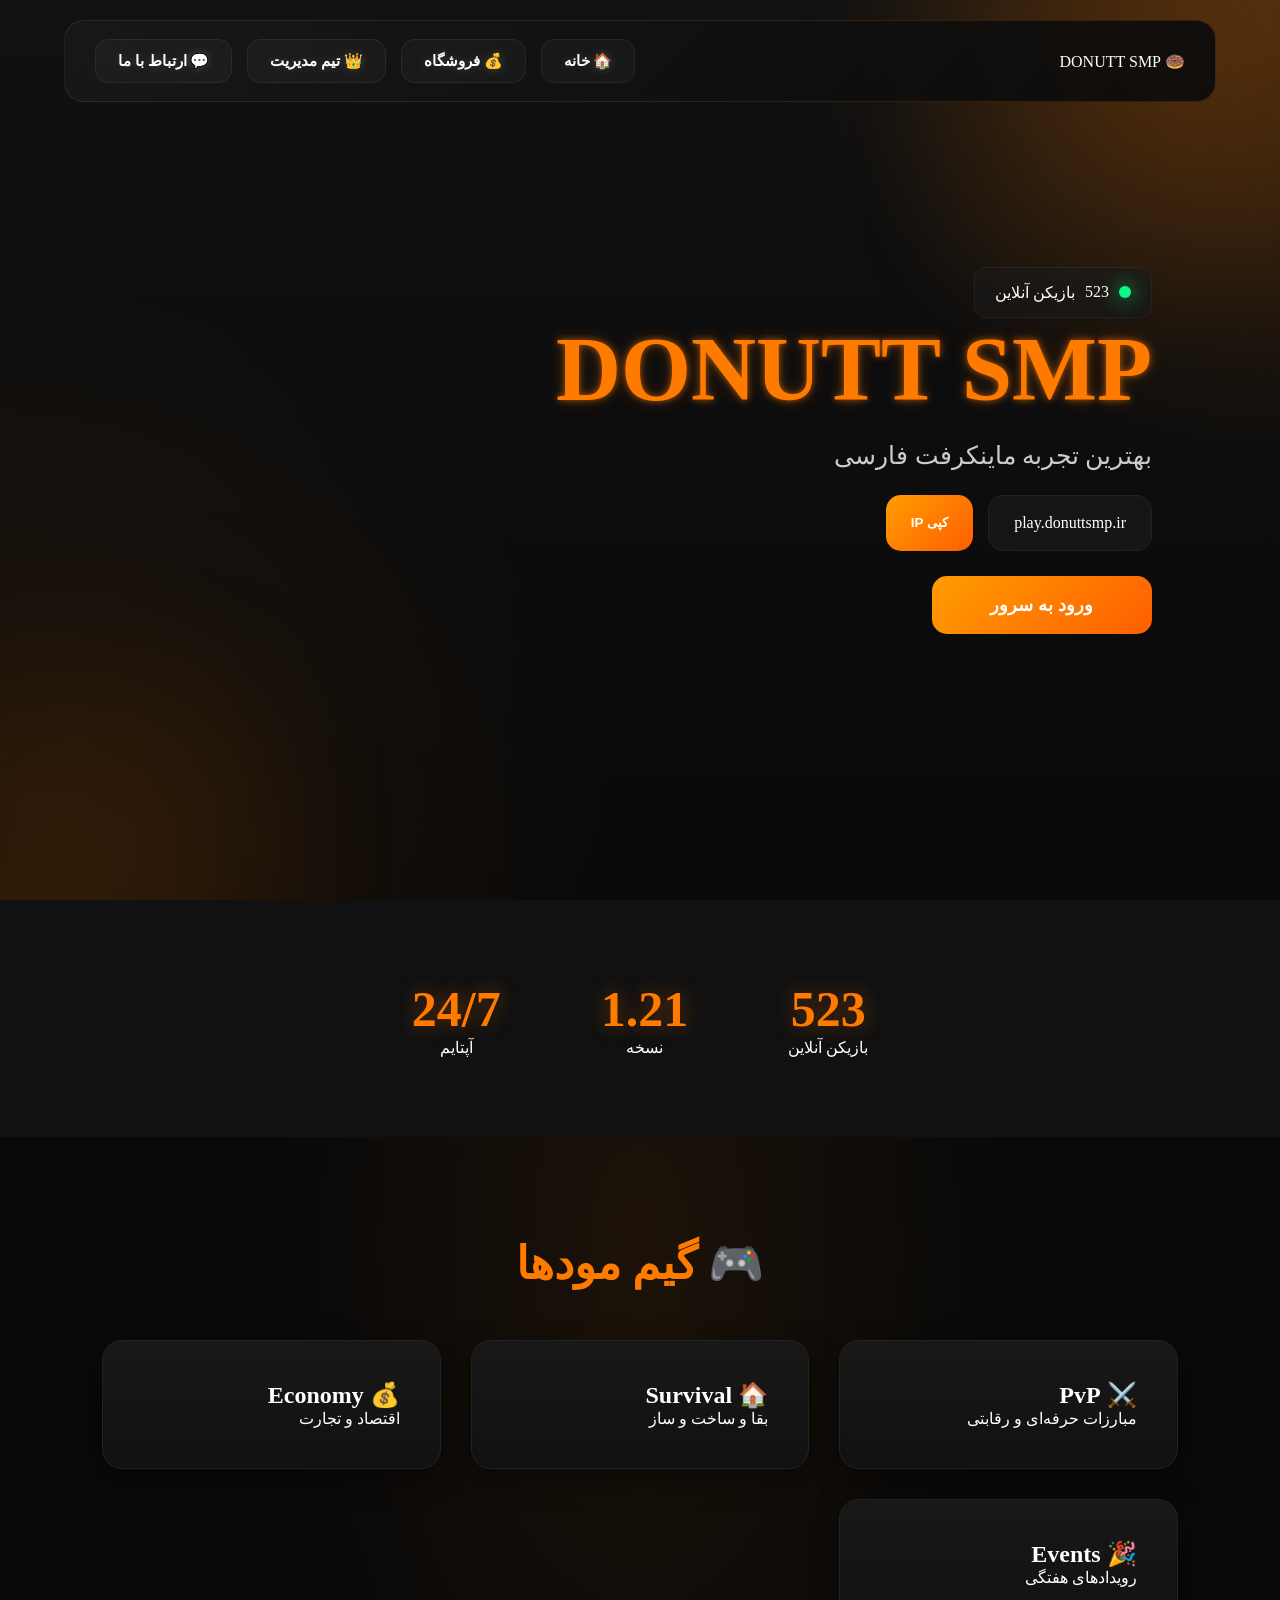
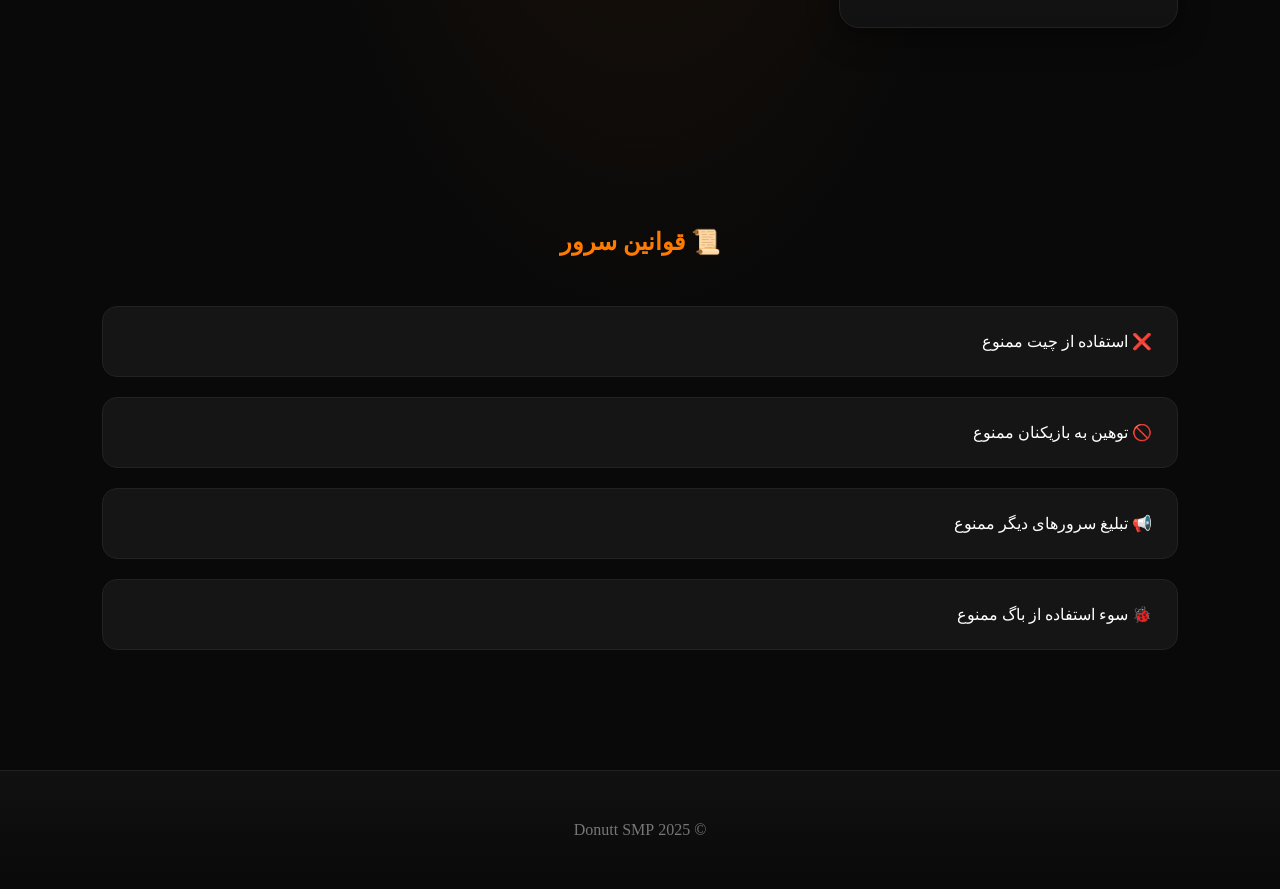
==== index.html @ 5faedb78 "Add files via upload" ====
<!DOCTYPE html>
<html lang="fa" dir="rtl">

<head>

    <meta charset="UTF-8">

    <meta name="viewport"
          content="width=device-width, initial-scale=1.0">

    <meta name="description"
          content="سرور ماینکرفت فارسی Donutt SMP">

    <title>Donutt SMP</title>

    <link rel="stylesheet"
          href="./style.css">

</head>

<body>

    <!-- NAVBAR -->

    <header class="navbar">

        <div class="logo">

            🍩 DONUTT SMP

        </div>

        <nav>

            <a href="index.html">
                🏠 خانه
            </a>

            <a href="store.html">
                💰 فروشگاه
            </a>

            <a href="staff.html">
                👑 تیم مدیریت
            </a>

            <a href="contact.html">
                💬 ارتباط با ما
            </a>

        </nav>

    </header>

    <!-- HERO -->

    <section class="hero">

        <div class="hero-content">

            <div class="online">

                <span class="dot"></span>

                <span id="players">
                    523
                </span>

                بازیکن آنلاین

            </div>

            <h1>
                DONUTT SMP
            </h1>

            <p>
                بهترین تجربه ماینکرفت فارسی
            </p>

            <div class="ip-box">

                <div class="ip">

                    play.donuttsmp.ir

                </div>

                <button class="copy">

                    کپی IP

                </button>

            </div>

            <button class="join">

                ورود به سرور

            </button>

        </div>

    </section>

    <!-- STATS -->

    <section class="stats">

        <div class="stat">

            <h2>
                523
            </h2>

            <p>
                بازیکن آنلاین
            </p>

        </div>

        <div class="stat">

            <h2>
                1.21
            </h2>

            <p>
                نسخه
            </p>

        </div>

        <div class="stat">

            <h2>
                24/7
            </h2>

            <p>
                آپتایم
            </p>

        </div>

    </section>

    <!-- GAMEMODES -->

    <h1 class="title"
        id="modes">

        🎮 گیم مودها

    </h1>

    <section class="gamemodes">

        <div class="card">

            <h2>
                ⚔️ PvP
            </h2>

            <p>
                مبارزات حرفه‌ای و رقابتی
            </p>

        </div>

        <div class="card">

            <h2>
                🏠 Survival
            </h2>

            <p>
                بقا و ساخت و ساز
            </p>

        </div>

        <div class="card">

            <h2>
                💰 Economy
            </h2>

            <p>
                اقتصاد و تجارت
            </p>

        </div>

        <div class="card">

            <h2>
                🎉 Events
            </h2>

            <p>
                رویدادهای هفتگی
            </p>

        </div>

    </section>

    <!-- RULES -->

    <section class="rules">

        <h1>

            📜 قوانین سرور

        </h1>

        <div class="rule">

            ❌ استفاده از چیت ممنوع

        </div>

        <div class="rule">

            🚫 توهین به بازیکنان ممنوع

        </div>

        <div class="rule">

            📢 تبلیغ سرورهای دیگر ممنوع

        </div>

        <div class="rule">

            🐞 سوء استفاده از باگ ممنوع

        </div>

    </section>

    <!-- FOOTER -->

    <footer>

        © 2025 Donutt SMP

    </footer>

    <script src="./script.js"></script>

</body>

</html>
---- style.css ----
/* RESET */

*{
    margin:0;
    padding:0;
    box-sizing:border-box;
}

html{
    scroll-behavior:smooth;
}

body{
    background:#090909;
    background-image:
        radial-gradient(
            rgba(255,123,0,.08),
            transparent 40%
        );

    color:#fff;

    font-family:tahoma;

    overflow-x:hidden;
}

/* SCROLLBAR */

::-webkit-scrollbar{
    width:10px;
}

::-webkit-scrollbar-track{
    background:#111;
}

::-webkit-scrollbar-thumb{
    background:
        linear-gradient(
            #ff9d00,
            #ff5e00
        );

    border-radius:20px;
}

/* NAVBAR */

.navbar{

    position:fixed;

    top:20px;

    left:5%;
    right:5%;

    width:auto;

    display:flex;
    justify-content:space-between;
    align-items:center;

    padding:18px 30px;

    background:
        linear-gradient(
            135deg,
            rgba(25,25,25,.9),
            rgba(10,10,10,.9)
        );

    border:1px solid
        rgba(255,123,0,.15);

    border-radius:20px;

    z-index:9999;

    transform:none;
}

/* LOGO */

.logo{

    display:flex;

    align-items:center;
}

.logo img{

    height:65px;

    width:auto;

    transition:.3s;

    animation:
        float 4s ease infinite;

    filter:
        drop-shadow(
            0 0 15px
            rgba(255,123,0,.5)
        );
}

.logo img:hover{

    transform:
        scale(1.08);

    filter:
        drop-shadow(
            0 0 25px
            rgba(255,123,0,.9)
        );
}

/* MENU */

nav{

    display:flex;

    gap:15px;

    align-items:center;
}

nav a{

    color:#fff;

    text-decoration:none;

    padding:12px 22px;

    border-radius:14px;

    font-size:15px;

    font-weight:700;

    background:
        rgba(255,255,255,.03);

    border:
        1px solid
        rgba(255,123,0,.12);

    backdrop-filter:
        blur(10px);

    text-shadow:
        0 0 10px
        rgba(255,255,255,.2);

    transition:
        all .3s ease;
}

nav a:hover{

    background:
        linear-gradient(
            135deg,
            #ff9d00,
            #ff5e00
        );

    color:white;

    transform:
        translateY(-4px);

    box-shadow:
        0 10px 30px
        rgba(255,123,0,.4);

    text-shadow:
        0 0 15px white;
}

/* HERO */

.hero{

    height:100vh;

    background:
        radial-gradient(
            circle at top right,
            rgba(255,123,0,.2),
            transparent 30%
        ),
        radial-gradient(
            circle at bottom left,
            rgba(255,123,0,.1),
            transparent 40%
        ),
        linear-gradient(
            180deg,
            #111,
            #090909
        );

    display:flex;

    align-items:center;

    padding:0 10%;

    position:relative;

    overflow:hidden;
}

.hero::before{

    content:"";

    position:absolute;

    width:500px;
    height:500px;

    background:
        radial-gradient(
            rgba(255,123,0,.15),
            transparent
        );

    top:-200px;
    right:-150px;

    filter:blur(50px);
}

.hero::after{

    content:"";

    position:absolute;

    width:400px;
    height:400px;

    background:
        radial-gradient(
            rgba(255,123,0,.1),
            transparent
        );

    bottom:-150px;
    left:-100px;

    filter:blur(60px);
}

.hero-content{

    animation:fade 1s;
}

.hero h1{

    font-size:90px;

    color:#ff7b00;

    text-shadow:
        0 0 6px rgba(255,123,0,.6),
        0 0 15px rgba(255,123,0,.25);
}

.hero p{

    margin:20px 0;

    color:#ccc;

    font-size:25px;
}

/* ONLINE */

.online{

    display:inline-flex;

    align-items:center;

    gap:10px;

    background:#151515;

    padding:15px 20px;

    border-radius:12px;

    border:1px solid #222;
}

.dot{

    width:12px;

    height:12px;

    background:#00ff88;

    border-radius:50%;

    box-shadow:
        0 0 20px #00ff88;
}

/* IP */

.ip-box{

    display:flex;

    gap:15px;

    margin:25px 0;
}

.ip{

    background:#151515;

    padding:18px 25px;

    border-radius:15px;

    border:1px solid #222;

    box-shadow:
        inset 0 0 20px
        rgba(255,255,255,.02);
}

/* BUTTONS */

.copy,
.join,
.buy{

    background:
        linear-gradient(
            135deg,
            #ff9d00,
            #ff5e00
        );

    color:white;

    border:none;

    padding:18px 25px;

    border-radius:15px;

    cursor:pointer;

    font-weight:700;

    transition:.3s;
}

.join{

    width:220px;

    font-size:18px;
}

.copy:hover,
.join:hover,
.buy:hover{

    transform:
        translateY(-5px);

    box-shadow:
        0 15px 30px
        rgba(255,123,0,.4);
}

/* STATS */

.stats{

    display:flex;

    justify-content:center;

    gap:100px;

    background:#111;

    padding:80px;
}

.stat{

    text-align:center;
}

.stat h2{

    color:#ff7b00;

    font-size:50px;

    text-shadow:
        0 0 20px
        rgba(255,123,0,.4);
}

/* TITLES */

.title{

    text-align:center;

    margin:100px 0 50px;

    font-size:45px;

    color:#ff7b00;
}

/* GAMEMODES */

.gamemodes{

    padding:0 8% 100px;

    display:grid;

    grid-template-columns:
        repeat(
            auto-fit,
            minmax(300px,1fr)
        );

    gap:30px;
}

/* CARDS */

.card,
.rank,
.staff-card{

    background:
        linear-gradient(
            180deg,
            #181818,
            #111
        );

    border:1px solid #222;

    padding:40px;

    border-radius:20px;

    transition:.3s;

    box-shadow:
        0 10px 30px
        rgba(0,0,0,.4);
}

.card:hover,
.rank:hover,
.staff-card:hover{

    transform:
        translateY(-10px)
        scale(1.02);

    border-color:#ff7b00;

    box-shadow:
        0 0 25px
        rgba(255,123,0,.2),

        0 20px 40px
        rgba(255,123,0,.15);
}

/* STAFF */

.staff{

    padding:100px 8%;
}

.staff-grid{

    display:grid;

    grid-template-columns:
        repeat(
            auto-fit,
            minmax(250px,1fr)
        );

    gap:30px;
}

.staff-card{

    text-align:center;
}

.staff-card img{

    width:120px;

    height:120px;

    border-radius:20px;

    object-fit:cover;

    margin-bottom:20px;
}

/* STORE */

.store{

    padding:100px 8%;
}

/* RULES */

.rules{

    padding:100px 8%;
}

.rules h1{

    text-align:center;

    color:#ff7b00;

    margin-bottom:50px;
}

.rule{

    background:#151515;

    border:1px solid #222;

    padding:25px;

    border-radius:15px;

    margin-bottom:20px;

    transition:.3s;
}

.rule:hover{

    border-color:#ff7b00;

    transform:
        translateX(-10px);

    box-shadow:
        0 10px 30px
        rgba(255,123,0,.15);
}

/* FOOTER */

footer{

    background:
        linear-gradient(
            180deg,
            #111,
            #090909
        );

    border-top:
        1px solid #222;

    padding:50px;

    text-align:center;

    color:#777;
}

/* ANIMATIONS */

@keyframes fade{

    from{

        opacity:0;

        transform:
            translateY(50px);
    }

    to{

        opacity:1;

        transform:
            translateY(0);
    }
}

@keyframes float{

    0%{
        transform:
            translateY(0);
    }

    50%{
        transform:
            translateY(-8px);
    }

    100%{
        transform:
            translateY(0);
    }
}

/* MOBILE */

/* MOBILE */

@media (max-width:768px){

    .navbar{
        width:95%;
        top:10px;

        flex-direction:column;
        gap:15px;

        padding:15px;
    }

    .logo{
        justify-content:center;

        font-size:22px;

        text-align:center;
    }

    nav{
        width:100%;

        display:flex;

        flex-wrap:wrap;

        justify-content:center;

        gap:8px;
    }

    nav a{
        padding:10px 14px;

        font-size:14px;
    }

    .hero{
        min-height:100vh;

        justify-content:center;

        text-align:center;

        padding:
            180px
            20px
            60px;
    }

    .hero-content{
        width:100%;

        max-width:400px;

        margin:auto;
    }

    .hero h1{
        font-size:42px;

        line-height:1.1;
    }

    .hero p{
        font-size:18px;
    }

    .online{
        width:100%;

        justify-content:center;
    }

    .ip-box{
        flex-direction:column;

        align-items:center;

        width:100%;
    }

    .ip{
        width:100%;

        max-width:320px;

        text-align:center;

        word-break:break-all;
    }

    .copy,
    .join{
        width:100%;

        max-width:320px;
    }

    .stats{
        flex-direction:column;

        gap:30px;

        padding:50px 20px;
    }

    .stat h2{
        font-size:40px;
    }

    .title{
        font-size:32px;

        margin:70px 0 30px;
    }

    .gamemodes{
        grid-template-columns:1fr;

        padding:0 20px 60px;
    }

    .card,
    .rank,
    .staff-card{
        padding:25px;
    }

    .staff-grid{
        grid-template-columns:1fr;
    }

    .rules{
        padding:60px 20px;
    }

    footer{
        padding:30px 15px;
    }
}@media(max-width:768px){

    .navbar{

        flex-direction:column;

        gap:20px;
    }

    nav{

        flex-wrap:wrap;

        justify-content:center;
    }

    .hero{

        justify-content:center;

        text-align:center;

        background-attachment:scroll;
    }

    .hero h1{

        font-size:50px;
    }

    .ip-box{

        flex-direction:column;
    }

    .stats{

        flex-direction:column;

        gap:40px;
    }

    .logo img{

        height:50px;
    }
}
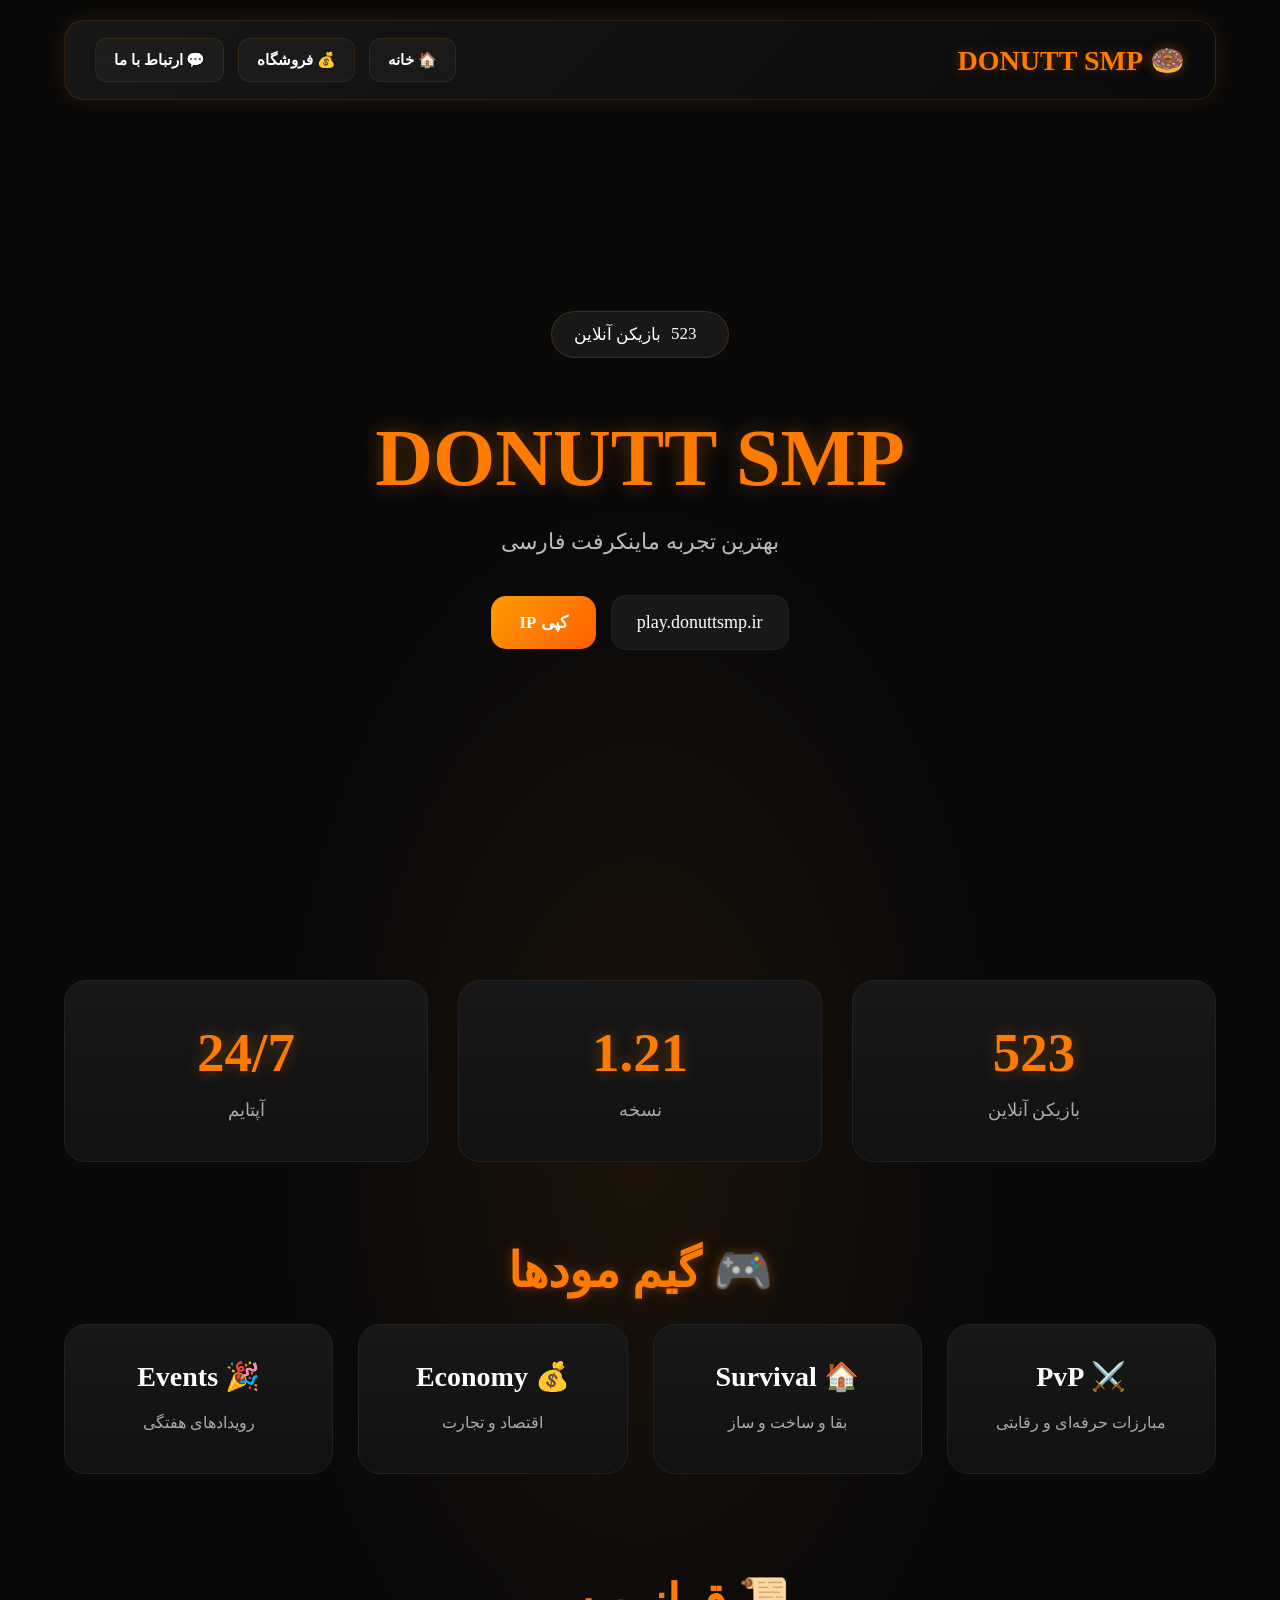
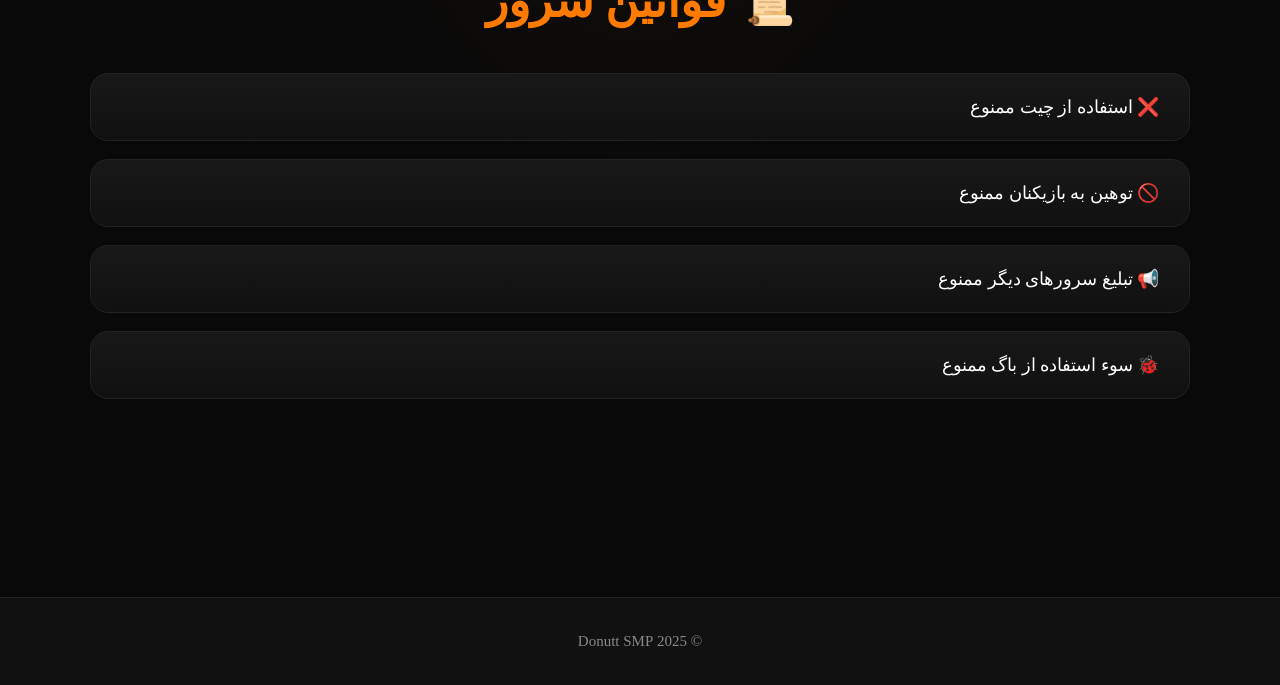
==== commit 4ab261bc: "Add files via upload" ====
--- a/index.html
+++ b/index.html
@@ -13,245 +13,264 @@
 
     <title>Donutt SMP</title>
 
-    <link rel="stylesheet"
-          href="./style.css">
+    <link rel="stylesheet" href="style.css">
+<link rel="stylesheet" href="index.css">
+
+<link rel="icon" type="image/png" href="./image/logo.png">
 
 </head>
 
 <body>
 
-    <!-- NAVBAR -->
-
-    <header class="navbar">
+<!-- Overlay -->
+
+<div class="overlay"></div>
+
+<!-- Sidebar -->
+
+<aside class="sidebar">
+
+    <div class="sidebar-header">
 
         <div class="logo">
-
             🍩 DONUTT SMP
-
         </div>
 
-        <nav>
-
-            <a href="index.html">
-                🏠 خانه
-            </a>
-
-            <a href="store.html">
-                💰 فروشگاه
-            </a>
-
-            <a href="staff.html">
-                👑 تیم مدیریت
-            </a>
-
-            <a href="contact.html">
-                💬 ارتباط با ما
-            </a>
-
-        </nav>
-
-    </header>
-
-    <!-- HERO -->
-
-    <section class="hero">
-
-        <div class="hero-content">
-
-            <div class="online">
-
-                <span class="dot"></span>
-
-                <span id="players">
-                    523
-                </span>
-
-                بازیکن آنلاین
+        <button class="close-menu">
+            ✕
+        </button>
+
+    </div>
+
+    <nav class="sidebar-nav">
+
+        <a href="index.html">
+            🏠 خانه
+        </a>
+
+        <a href="store.html">
+            💰 فروشگاه
+        </a>
+
+        <a href="staff.html">
+            👑 تیم مدیریت
+        </a>
+
+        <a href="contact.html">
+            💬 ارتباط با ما
+        </a>
+
+    </nav>
+
+</aside>
+
+<!-- NAVBAR -->
+
+<header class="navbar">
+
+    <div class="logo">
+
+        🍩 DONUTT SMP
+
+    </div>
+
+    <nav class="desktop-menu">
+
+        <a href="index.html">
+            🏠 خانه
+        </a>
+
+        <a href="store.html">
+            💰 فروشگاه
+        </a>
+
+      
+        <a href="contact.html">
+            💬 ارتباط با ما
+        </a>
+
+    </nav>
+
+    <button class="menu-btn">
+
+        ☰
+
+    </button>
+
+</header>
+
+<!-- HERO -->
+
+<section class="hero">
+
+    <div class="hero-content">
+
+        <div class="hero-online">
+
+            <span class="dot"></span>
+
+            <span id="players">
+
+                523
+
+            </span>
+
+            بازیکن آنلاین
+
+        </div>
+
+        <h1>
+
+            DONUTT SMP
+
+        </h1>
+
+        <p>
+
+            بهترین تجربه ماینکرفت فارسی
+
+        </p>
+
+        <div class="ip-box">
+
+            <div class="ip">
+
+                play.donuttsmp.ir
 
             </div>
 
-            <h1>
-                DONUTT SMP
-            </h1>
-
-            <p>
-                بهترین تجربه ماینکرفت فارسی
-            </p>
-
-            <div class="ip-box">
-
-                <div class="ip">
-
-                    play.donuttsmp.ir
-
-                </div>
-
-                <button class="copy">
-
-                    کپی IP
-
-                </button>
-
-            </div>
-
-            <button class="join">
-
-                ورود به سرور
+            <button class="copy">
+
+                کپی IP
 
             </button>
 
         </div>
 
-    </section>
-
-    <!-- STATS -->
-
-    <section class="stats">
-
-        <div class="stat">
-
-            <h2>
-                523
-            </h2>
-
-            <p>
-                بازیکن آنلاین
-            </p>
-
-        </div>
-
-        <div class="stat">
-
-            <h2>
-                1.21
-            </h2>
-
-            <p>
-                نسخه
-            </p>
-
-        </div>
-
-        <div class="stat">
-
-            <h2>
-                24/7
-            </h2>
-
-            <p>
-                آپتایم
-            </p>
-
-        </div>
-
-    </section>
-
-    <!-- GAMEMODES -->
-
-    <h1 class="title"
-        id="modes">
-
-        🎮 گیم مودها
+
+    </div>
+
+</section>
+
+<!-- STATS -->
+
+<section class="stats">
+
+    <div class="stat">
+
+        <h2>523</h2>
+
+        <p>بازیکن آنلاین</p>
+
+    </div>
+
+    <div class="stat">
+
+        <h2>1.21</h2>
+
+        <p>نسخه</p>
+
+    </div>
+
+    <div class="stat">
+
+        <h2>24/7</h2>
+
+        <p>آپتایم</p>
+
+    </div>
+
+</section>
+
+<!-- GAMEMODES -->
+
+<h1 class="title">
+
+    🎮 گیم مودها
+
+</h1>
+
+<section class="gamemodes">
+
+    <div class="card">
+
+        <h2>⚔️ PvP</h2>
+
+        <p>مبارزات حرفه‌ای و رقابتی</p>
+
+    </div>
+
+    <div class="card">
+
+        <h2>🏠 Survival</h2>
+
+        <p>بقا و ساخت و ساز</p>
+
+    </div>
+
+    <div class="card">
+
+        <h2>💰 Economy</h2>
+
+        <p>اقتصاد و تجارت</p>
+
+    </div>
+
+    <div class="card">
+
+        <h2>🎉 Events</h2>
+
+        <p>رویدادهای هفتگی</p>
+
+    </div>
+
+</section>
+
+<!-- RULES -->
+
+<section class="rules">
+
+    <h1>
+
+        📜 قوانین سرور
 
     </h1>
 
-    <section class="gamemodes">
-
-        <div class="card">
-
-            <h2>
-                ⚔️ PvP
-            </h2>
-
-            <p>
-                مبارزات حرفه‌ای و رقابتی
-            </p>
-
-        </div>
-
-        <div class="card">
-
-            <h2>
-                🏠 Survival
-            </h2>
-
-            <p>
-                بقا و ساخت و ساز
-            </p>
-
-        </div>
-
-        <div class="card">
-
-            <h2>
-                💰 Economy
-            </h2>
-
-            <p>
-                اقتصاد و تجارت
-            </p>
-
-        </div>
-
-        <div class="card">
-
-            <h2>
-                🎉 Events
-            </h2>
-
-            <p>
-                رویدادهای هفتگی
-            </p>
-
-        </div>
-
-    </section>
-
-    <!-- RULES -->
-
-    <section class="rules">
-
-        <h1>
-
-            📜 قوانین سرور
-
-        </h1>
-
-        <div class="rule">
-
-            ❌ استفاده از چیت ممنوع
-
-        </div>
-
-        <div class="rule">
-
-            🚫 توهین به بازیکنان ممنوع
-
-        </div>
-
-        <div class="rule">
-
-            📢 تبلیغ سرورهای دیگر ممنوع
-
-        </div>
-
-        <div class="rule">
-
-            🐞 سوء استفاده از باگ ممنوع
-
-        </div>
-
-    </section>
-
-    <!-- FOOTER -->
-
-    <footer>
-
-        © 2025 Donutt SMP
-
-    </footer>
-
-    <script src="./script.js"></script>
+    <div class="rule">
+
+        ❌ استفاده از چیت ممنوع
+
+    </div>
+
+    <div class="rule">
+
+        🚫 توهین به بازیکنان ممنوع
+
+    </div>
+
+    <div class="rule">
+
+        📢 تبلیغ سرورهای دیگر ممنوع
+
+    </div>
+
+    <div class="rule">
+
+        🐞 سوء استفاده از باگ ممنوع
+
+    </div>
+
+</section>
+
+<!-- FOOTER -->
+
+<footer>
+
+    © 2025 Donutt SMP
+
+</footer>
+
+<script src="script.js"></script>
 
 </body>
 
--- a/style.css
+++ b/style.css
@@ -1,4 +1,6 @@
-/* RESET */
+/*======================================
+        RESET
+======================================*/
 
 *{
     margin:0;
@@ -11,7 +13,9 @@
 }
 
 body{
+
     background:#090909;
+
     background-image:
         radial-gradient(
             rgba(255,123,0,.08),
@@ -23,29 +27,77 @@
     font-family:tahoma;
 
     overflow-x:hidden;
-}
-
-/* SCROLLBAR */
+
+}
+
+/*======================================
+        LINKS
+======================================*/
+
+a{
+
+    text-decoration:none;
+
+    color:inherit;
+
+}
+
+/*======================================
+        BUTTON
+======================================*/
+
+button{
+
+    font-family:inherit;
+
+    cursor:pointer;
+
+}
+
+/*======================================
+        IMAGES
+======================================*/
+
+img{
+
+    max-width:100%;
+
+    display:block;
+
+}
+
+/*======================================
+        SCROLLBAR
+======================================*/
 
 ::-webkit-scrollbar{
+
     width:10px;
+
 }
 
 ::-webkit-scrollbar-track{
+
     background:#111;
+
 }
 
 ::-webkit-scrollbar-thumb{
-    background:
-        linear-gradient(
-            #ff9d00,
-            #ff5e00
-        );
+
+    background:#ff7b00;
 
     border-radius:20px;
-}
-
-/* NAVBAR */
+
+}
+
+::-webkit-scrollbar-thumb:hover{
+
+    background:#ff9d00;
+
+}
+/*======================================
+            NAVBAR
+======================================*/
 
 .navbar{
 
@@ -53,93 +105,93 @@
 
     top:20px;
 
-    left:5%;
-    right:5%;
-
-    width:auto;
+    left:50%;
+
+    transform:translateX(-50%);
+
+    width:90%;
+
+    max-width:1400px;
+
+    height:80px;
+
+    padding:0 30px;
 
     display:flex;
+
     justify-content:space-between;
+
     align-items:center;
-
-    padding:18px 30px;
 
     background:
         linear-gradient(
             135deg,
-            rgba(25,25,25,.9),
-            rgba(10,10,10,.9)
+            rgba(25,25,25,.88),
+            rgba(10,10,10,.88)
         );
+
+    backdrop-filter:blur(20px);
 
     border:1px solid
         rgba(255,123,0,.15);
 
     border-radius:20px;
 
+    box-shadow:
+        0 0 25px
+        rgba(255,123,0,.10);
+
     z-index:9999;
 
-    transform:none;
-}
-
-/* LOGO */
+}
+
+/*======================================
+            LOGO
+======================================*/
 
 .logo{
 
     display:flex;
 
     align-items:center;
-}
-
-.logo img{
-
-    height:65px;
-
-    width:auto;
-
-    transition:.3s;
-
-    animation:
-        float 4s ease infinite;
-
-    filter:
-        drop-shadow(
-            0 0 15px
-            rgba(255,123,0,.5)
-        );
-}
-
-.logo img:hover{
-
-    transform:
-        scale(1.08);
-
-    filter:
-        drop-shadow(
-            0 0 25px
-            rgba(255,123,0,.9)
-        );
-}
-
-/* MENU */
-
-nav{
+
+    gap:10px;
+
+    color:#ff7b00;
+
+    font-size:28px;
+
+    font-weight:900;
+
+    white-space:nowrap;
+
+    text-shadow:
+        0 0 12px
+        rgba(255,123,0,.35);
+
+}
+
+/*======================================
+        DESKTOP MENU
+======================================*/
+
+.desktop-menu{
 
     display:flex;
 
-    gap:15px;
-
     align-items:center;
-}
-
-nav a{
+
+    gap:14px;
+
+}
+
+.desktop-menu a{
+
+    padding:12px 18px;
+
+    border-radius:12px;
 
     color:#fff;
-
-    text-decoration:none;
-
-    padding:12px 22px;
-
-    border-radius:14px;
 
     font-size:15px;
 
@@ -152,18 +204,11 @@
         1px solid
         rgba(255,123,0,.12);
 
-    backdrop-filter:
-        blur(10px);
-
-    text-shadow:
-        0 0 10px
-        rgba(255,255,255,.2);
-
-    transition:
-        all .3s ease;
-}
-
-nav a:hover{
+    transition:.30s;
+
+}
+
+.desktop-menu a:hover{
 
     background:
         linear-gradient(
@@ -172,184 +217,30 @@
             #ff5e00
         );
 
-    color:white;
-
     transform:
-        translateY(-4px);
+        translateY(-3px);
 
     box-shadow:
-        0 10px 30px
-        rgba(255,123,0,.4);
-
-    text-shadow:
-        0 0 15px white;
-}
-
-/* HERO */
-
-.hero{
-
-    height:100vh;
-
-    background:
-        radial-gradient(
-            circle at top right,
-            rgba(255,123,0,.2),
-            transparent 30%
-        ),
-        radial-gradient(
-            circle at bottom left,
-            rgba(255,123,0,.1),
-            transparent 40%
-        ),
-        linear-gradient(
-            180deg,
-            #111,
-            #090909
-        );
-
-    display:flex;
-
-    align-items:center;
-
-    padding:0 10%;
-
-    position:relative;
-
-    overflow:hidden;
-}
-
-.hero::before{
-
-    content:"";
-
-    position:absolute;
-
-    width:500px;
-    height:500px;
-
-    background:
-        radial-gradient(
-            rgba(255,123,0,.15),
-            transparent
-        );
-
-    top:-200px;
-    right:-150px;
-
-    filter:blur(50px);
-}
-
-.hero::after{
-
-    content:"";
-
-    position:absolute;
-
-    width:400px;
-    height:400px;
-
-    background:
-        radial-gradient(
-            rgba(255,123,0,.1),
-            transparent
-        );
-
-    bottom:-150px;
-    left:-100px;
-
-    filter:blur(60px);
-}
-
-.hero-content{
-
-    animation:fade 1s;
-}
-
-.hero h1{
-
-    font-size:90px;
-
-    color:#ff7b00;
-
-    text-shadow:
-        0 0 6px rgba(255,123,0,.6),
-        0 0 15px rgba(255,123,0,.25);
-}
-
-.hero p{
-
-    margin:20px 0;
-
-    color:#ccc;
-
-    font-size:25px;
-}
-
-/* ONLINE */
-
-.online{
-
-    display:inline-flex;
-
-    align-items:center;
-
-    gap:10px;
-
-    background:#151515;
-
-    padding:15px 20px;
+        0 10px 25px
+        rgba(255,123,0,.30);
+
+}
+
+/*======================================
+        HAMBURGER BUTTON
+======================================*/
+
+.menu-btn{
+
+    display:none;
+
+    width:46px;
+
+    height:46px;
+
+    border:none;
 
     border-radius:12px;
-
-    border:1px solid #222;
-}
-
-.dot{
-
-    width:12px;
-
-    height:12px;
-
-    background:#00ff88;
-
-    border-radius:50%;
-
-    box-shadow:
-        0 0 20px #00ff88;
-}
-
-/* IP */
-
-.ip-box{
-
-    display:flex;
-
-    gap:15px;
-
-    margin:25px 0;
-}
-
-.ip{
-
-    background:#151515;
-
-    padding:18px 25px;
-
-    border-radius:15px;
-
-    border:1px solid #222;
-
-    box-shadow:
-        inset 0 0 20px
-        rgba(255,255,255,.02);
-}
-
-/* BUTTONS */
-
-.copy,
-.join,
-.buy{
 
     background:
         linear-gradient(
@@ -360,262 +251,347 @@
 
     color:white;
 
+    font-size:22px;
+
+    transition:.3s;
+
+}
+
+.menu-btn:hover{
+
+    transform:scale(1.08);
+
+}
+/*======================================
+        SIDEBAR
+======================================*/
+
+.sidebar{
+
+    position:fixed;
+
+    top:0;
+
+    right:-300px;
+
+    width:280px;
+
+    height:100vh;
+
+    background:
+        linear-gradient(
+            180deg,
+            #161616,
+            #0d0d0d
+        );
+
+    border-left:1px solid
+        rgba(255,123,0,.2);
+
+    box-shadow:
+        -10px 0 30px
+        rgba(0,0,0,.5);
+
+    transition:.35s;
+
+    z-index:10001;
+
+    display:flex;
+
+    flex-direction:column;
+
+}
+
+.sidebar.active{
+
+    right:0;
+
+}
+
+/*======================================
+      SIDEBAR HEADER
+======================================*/
+
+.sidebar-header{
+
+    display:flex;
+
+    justify-content:space-between;
+
+    align-items:center;
+
+    padding:25px;
+
+    border-bottom:1px solid #222;
+
+}
+
+/*======================================
+       CLOSE BUTTON
+======================================*/
+
+.close-menu{
+
+    width:42px;
+
+    height:42px;
+
     border:none;
 
-    padding:18px 25px;
+    border-radius:12px;
+
+    background:#ff5e00;
+
+    color:#fff;
+
+    font-size:22px;
+
+    cursor:pointer;
+
+    transition:.3s;
+
+}
+
+.close-menu:hover{
+
+    transform:rotate(90deg);
+
+}
+
+/*======================================
+        SIDEBAR NAV
+======================================*/
+
+.sidebar-nav{
+
+    display:flex;
+
+    flex-direction:column;
+
+    padding:20px;
+
+    gap:15px;
+
+}
+
+.sidebar-nav a{
+
+    color:#fff;
+
+    padding:15px 18px;
+
+    border-radius:14px;
+
+    background:
+        rgba(255,255,255,.03);
+
+    border:1px solid
+        rgba(255,123,0,.1);
+
+    transition:.3s;
+
+    font-size:16px;
+
+    font-weight:bold;
+
+}
+
+.sidebar-nav a:hover{
+
+    background:
+        linear-gradient(
+            135deg,
+            #ff9d00,
+            #ff5e00
+        );
+
+    transform:translateX(-5px);
+
+}
+
+/*======================================
+          OVERLAY
+======================================*/
+
+.overlay{
+
+    position:fixed;
+
+    inset:0;
+
+    background:
+        rgba(0,0,0,.65);
+
+    opacity:0;
+
+    visibility:hidden;
+
+    transition:.3s;
+
+    z-index:10000;
+
+}
+
+.overlay.active{
+
+    opacity:1;
+
+    visibility:visible;
+
+}
+/*======================================
+        COMMON BUTTONS
+======================================*/
+
+.btn{
+
+    display:inline-flex;
+
+    justify-content:center;
+
+    align-items:center;
+
+    gap:10px;
+
+    padding:15px 28px;
+
+    border:none;
 
     border-radius:15px;
 
+    background:
+        linear-gradient(
+            135deg,
+            #ff9d00,
+            #ff5e00
+        );
+
+    color:#fff;
+
+    font-size:17px;
+
+    font-weight:bold;
+
     cursor:pointer;
 
-    font-weight:700;
-
     transition:.3s;
-}
-
-.join{
-
-    width:220px;
-
-    font-size:18px;
-}
-
-.copy:hover,
-.join:hover,
-.buy:hover{
+
+}
+
+.btn:hover{
 
     transform:
         translateY(-5px);
 
     box-shadow:
         0 15px 30px
-        rgba(255,123,0,.4);
-}
-
-/* STATS */
-
-.stats{
-
-    display:flex;
-
-    justify-content:center;
-
-    gap:100px;
+        rgba(255,123,0,.35);
+
+}
+
+.btn:active{
+
+    transform:scale(.96);
+
+}
+
+/*======================================
+        COMMON CONTAINER
+======================================*/
+
+.container{
+
+    width:90%;
+
+    max-width:1400px;
+
+    margin:auto;
+
+}
+
+/*======================================
+        COMMON SECTION
+======================================*/
+
+.section{
+
+    padding:90px 0;
+
+}
+
+/*======================================
+        COMMON TITLE
+======================================*/
+
+.title{
+
+    text-align:center;
+
+    font-size:48px;
+
+    color:#ff7b00;
+
+    margin-bottom:25px;
+
+    text-shadow:
+        0 0 12px
+        rgba(255,123,0,.35);
+
+}
+
+.subtitle{
+
+    text-align:center;
+
+    color:#aaa;
+
+    font-size:18px;
+
+    margin-bottom:60px;
+
+}
+
+/*======================================
+        FOOTER
+======================================*/
+
+footer{
+
+    margin-top:80px;
+
+    padding:35px 20px;
+
+    text-align:center;
 
     background:#111;
 
-    padding:80px;
-}
-
-.stat{
-
-    text-align:center;
-}
-
-.stat h2{
-
-    color:#ff7b00;
-
-    font-size:50px;
-
-    text-shadow:
-        0 0 20px
-        rgba(255,123,0,.4);
-}
-
-/* TITLES */
-
-.title{
-
-    text-align:center;
-
-    margin:100px 0 50px;
-
-    font-size:45px;
-
-    color:#ff7b00;
-}
-
-/* GAMEMODES */
-
-.gamemodes{
-
-    padding:0 8% 100px;
-
-    display:grid;
-
-    grid-template-columns:
-        repeat(
-            auto-fit,
-            minmax(300px,1fr)
-        );
-
-    gap:30px;
-}
-
-/* CARDS */
-
-.card,
-.rank,
-.staff-card{
-
-    background:
-        linear-gradient(
-            180deg,
-            #181818,
-            #111
-        );
-
-    border:1px solid #222;
-
-    padding:40px;
-
-    border-radius:20px;
-
-    transition:.3s;
-
-    box-shadow:
-        0 10px 30px
-        rgba(0,0,0,.4);
-}
-
-.card:hover,
-.rank:hover,
-.staff-card:hover{
-
-    transform:
-        translateY(-10px)
-        scale(1.02);
-
-    border-color:#ff7b00;
-
-    box-shadow:
-        0 0 25px
-        rgba(255,123,0,.2),
-
-        0 20px 40px
-        rgba(255,123,0,.15);
-}
-
-/* STAFF */
-
-.staff{
-
-    padding:100px 8%;
-}
-
-.staff-grid{
-
-    display:grid;
-
-    grid-template-columns:
-        repeat(
-            auto-fit,
-            minmax(250px,1fr)
-        );
-
-    gap:30px;
-}
-
-.staff-card{
-
-    text-align:center;
-}
-
-.staff-card img{
-
-    width:120px;
-
-    height:120px;
-
-    border-radius:20px;
-
-    object-fit:cover;
-
-    margin-bottom:20px;
-}
-
-/* STORE */
-
-.store{
-
-    padding:100px 8%;
-}
-
-/* RULES */
-
-.rules{
-
-    padding:100px 8%;
-}
-
-.rules h1{
-
-    text-align:center;
-
-    color:#ff7b00;
-
-    margin-bottom:50px;
-}
-
-.rule{
-
-    background:#151515;
-
-    border:1px solid #222;
-
-    padding:25px;
-
-    border-radius:15px;
-
-    margin-bottom:20px;
-
-    transition:.3s;
-}
-
-.rule:hover{
-
-    border-color:#ff7b00;
-
-    transform:
-        translateX(-10px);
-
-    box-shadow:
-        0 10px 30px
-        rgba(255,123,0,.15);
-}
-
-/* FOOTER */
-
-footer{
-
-    background:
-        linear-gradient(
-            180deg,
-            #111,
-            #090909
-        );
-
-    border-top:
-        1px solid #222;
-
-    padding:50px;
-
-    text-align:center;
-
-    color:#777;
-}
-
-/* ANIMATIONS */
-
-@keyframes fade{
+    border-top:1px solid #222;
+
+    color:#888;
+
+    font-size:15px;
+
+}
+/*======================================
+        ANIMATIONS
+======================================*/
+
+.fade-up{
+
+    animation:
+        fadeUp .8s ease;
+
+}
+
+@keyframes fadeUp{
 
     from{
 
         opacity:0;
 
         transform:
-            translateY(50px);
+            translateY(30px);
+
     }
 
     to{
@@ -624,216 +600,129 @@
 
         transform:
             translateY(0);
-    }
-}
-
-@keyframes float{
-
-    0%{
-        transform:
-            translateY(0);
-    }
-
-    50%{
-        transform:
-            translateY(-8px);
-    }
-
-    100%{
-        transform:
-            translateY(0);
-    }
-}
-
-/* MOBILE */
-
-/* MOBILE */
-
-@media (max-width:768px){
+
+    }
+
+}
+
+/*======================================
+        MOBILE
+======================================*/
+
+@media(max-width:768px){
+
+    /* Navbar */
 
     .navbar{
+
         width:95%;
-        top:10px;
-
-        flex-direction:column;
-        gap:15px;
-
-        padding:15px;
+
+        height:70px;
+
+        padding:0 18px;
+
+        top:12px;
+
     }
 
     .logo{
+
+        font-size:22px;
+
+    }
+
+    /* Desktop Menu */
+
+    .desktop-menu{
+
+        display:none;
+
+    }
+
+    /* Hamburger */
+
+    .menu-btn{
+
+        display:flex;
+
         justify-content:center;
 
-        font-size:22px;
-
-        text-align:center;
-    }
-
-    nav{
+        align-items:center;
+
+    }
+
+    /* Sidebar */
+
+    .sidebar{
+
+        width:260px;
+
+    }
+
+    /* Common */
+
+    .container{
+
+        width:95%;
+
+    }
+
+    .section{
+
+        padding:70px 0;
+
+    }
+
+    .title{
+
+        font-size:34px;
+
+    }
+
+    .subtitle{
+
+        font-size:15px;
+
+    }
+
+    .btn{
+
         width:100%;
 
-        display:flex;
-
-        flex-wrap:wrap;
-
-        justify-content:center;
-
-        gap:8px;
-    }
-
-    nav a{
-        padding:10px 14px;
+    }
+
+    footer{
+
+        padding:25px 15px;
 
         font-size:14px;
-    }
-
-    .hero{
-        min-height:100vh;
-
-        justify-content:center;
-
-        text-align:center;
-
-        padding:
-            180px
-            20px
-            60px;
-    }
-
-    .hero-content{
-        width:100%;
-
-        max-width:400px;
-
-        margin:auto;
-    }
-
-    .hero h1{
-        font-size:42px;
-
-        line-height:1.1;
-    }
-
-    .hero p{
-        font-size:18px;
-    }
-
-    .online{
-        width:100%;
-
-        justify-content:center;
-    }
-
-    .ip-box{
-        flex-direction:column;
-
-        align-items:center;
-
-        width:100%;
-    }
-
-    .ip{
-        width:100%;
-
-        max-width:320px;
-
-        text-align:center;
-
-        word-break:break-all;
-    }
-
-    .copy,
-    .join{
-        width:100%;
-
-        max-width:320px;
-    }
-
-    .stats{
-        flex-direction:column;
-
-        gap:30px;
-
-        padding:50px 20px;
-    }
-
-    .stat h2{
-        font-size:40px;
-    }
-
-    .title{
-        font-size:32px;
-
-        margin:70px 0 30px;
-    }
-
-    .gamemodes{
-        grid-template-columns:1fr;
-
-        padding:0 20px 60px;
-    }
-
-    .card,
-    .rank,
-    .staff-card{
-        padding:25px;
-    }
-
-    .staff-grid{
-        grid-template-columns:1fr;
-    }
-
-    .rules{
-        padding:60px 20px;
-    }
-
-    footer{
-        padding:30px 15px;
-    }
-}@media(max-width:768px){
-
-    .navbar{
-
-        flex-direction:column;
-
-        gap:20px;
-    }
-
-    nav{
-
-        flex-wrap:wrap;
-
-        justify-content:center;
-    }
-
-    .hero{
-
-        justify-content:center;
-
-        text-align:center;
-
-        background-attachment:scroll;
-    }
-
-    .hero h1{
-
-        font-size:50px;
-    }
-
-    .ip-box{
-
-        flex-direction:column;
-    }
-
-    .stats{
-
-        flex-direction:column;
-
-        gap:40px;
-    }
-
-    .logo img{
-
-        height:50px;
-    }
+
+    }
+
+}
+
+/*======================================
+        DESKTOP
+======================================*/
+
+@media(min-width:769px){
+
+    .menu-btn{
+
+        display:none;
+
+    }
+
+    .sidebar{
+
+        display:none;
+
+    }
+
+    .overlay{
+
+        display:none;
+
+    }
+
 }
--- a/index.css
+++ b/index.css
@@ -0,0 +1,494 @@
+/*======================================
+            HERO
+======================================*/
+
+.hero{
+
+    min-height:100vh;
+
+    display:flex;
+
+    justify-content:center;
+
+    align-items:center;
+
+    text-align:center;
+
+    padding:140px 20px 80px;
+
+}
+
+.hero-content{
+
+    width:100%;
+
+    max-width:900px;
+
+}
+
+.hero h1{
+
+    font-size:80px;
+
+    color:#ff7b00;
+
+    margin:25px 0;
+
+    text-shadow:
+        0 0 20px
+        rgba(255,123,0,.35);
+
+}
+
+.hero p{
+
+    font-size:22px;
+
+    color:#bbb;
+
+    margin-bottom:40px;
+
+}
+/*======================================
+              STATS
+======================================*/
+
+.stats{
+
+    width:90%;
+
+    max-width:1200px;
+
+    margin:0 auto;
+
+    display:grid;
+
+    grid-template-columns:
+        repeat(
+            3,
+            1fr
+        );
+
+    gap:30px;
+
+    padding:80px 0;
+
+}
+
+
+.stat{
+
+    background:
+        linear-gradient(
+            180deg,
+            #181818,
+            #111
+        );
+
+    border:1px solid #222;
+
+    border-radius:22px;
+
+    padding:40px 20px;
+
+    text-align:center;
+
+    transition:.3s;
+
+}
+
+
+.stat:hover{
+
+    transform:
+        translateY(-10px);
+
+    border-color:#ff7b00;
+
+    box-shadow:
+
+        0 20px 40px
+
+        rgba(255,123,0,.15);
+
+}
+
+
+.stat h2{
+
+    font-size:55px;
+
+    color:#ff7b00;
+
+    margin-bottom:15px;
+
+    text-shadow:
+
+        0 0 15px
+
+        rgba(255,123,0,.35);
+
+}
+
+
+.stat p{
+
+    color:#aaa;
+
+    font-size:18px;
+
+}
+
+
+/*======================================
+            GAMEMODES
+======================================*/
+
+
+.gamemodes{
+
+    width:90%;
+
+    max-width:1400px;
+
+    margin:auto;
+
+    display:grid;
+
+    grid-template-columns:
+
+        repeat(
+            4,
+            1fr
+        );
+
+    gap:25px;
+
+    padding-bottom:100px;
+
+}
+
+
+.gamemodes .card{
+
+    background:
+
+        linear-gradient(
+            180deg,
+            #181818,
+            #111
+        );
+
+    border:1px solid #222;
+
+    border-radius:22px;
+
+    padding:35px;
+
+    text-align:center;
+
+    transition:.3s;
+
+}
+
+
+.gamemodes .card:hover{
+
+    transform:
+
+        translateY(-10px)
+        scale(1.03);
+
+
+    border-color:#ff7b00;
+
+
+    box-shadow:
+
+        0 20px 40px
+
+        rgba(255,123,0,.18);
+
+}
+
+
+.gamemodes h2{
+
+    font-size:28px;
+
+    margin-bottom:15px;
+
+}
+
+
+.gamemodes p{
+
+    color:#aaa;
+
+    line-height:30px;
+
+}
+/*======================================
+              RULES
+======================================*/
+
+.rules{
+
+    width:90%;
+
+    max-width:1100px;
+
+    margin:auto;
+
+    padding-bottom:100px;
+
+}
+
+.rules h1{
+
+    text-align:center;
+
+    font-size:46px;
+
+    color:#ff7b00;
+
+    margin-bottom:45px;
+
+}
+
+.rule{
+
+    background:
+        linear-gradient(
+            180deg,
+            #181818,
+            #111
+        );
+
+    border:1px solid #222;
+
+    border-radius:18px;
+
+    padding:22px 30px;
+
+    margin-bottom:18px;
+
+    transition:.3s;
+
+    font-size:18px;
+
+}
+
+.rule:hover{
+
+    transform:translateX(-8px);
+
+    border-color:#ff7b00;
+
+    box-shadow:
+
+        0 15px 30px
+
+        rgba(255,123,0,.15);
+
+}
+
+/*======================================
+        MOBILE INDEX
+======================================*/
+
+@media(max-width:768px){
+
+    .hero{
+
+        padding-top:130px;
+
+        min-height:auto;
+
+    }
+
+    .hero h1{
+
+        font-size:46px;
+
+    }
+
+    .hero p{
+
+        font-size:17px;
+
+    }
+
+    .online{
+
+        font-size:14px;
+
+        margin-bottom:25px;
+
+    }
+
+    .ip-box{
+
+        flex-direction:column;
+
+        align-items:center;
+
+    }
+
+    .ip{
+
+        width:100%;
+
+        max-width:320px;
+
+        text-align:center;
+
+        font-size:16px;
+
+    }
+
+    .copy{
+
+        width:100%;
+
+        max-width:320px;
+
+    }
+
+    .join{
+
+        width:100%;
+
+        max-width:320px;
+
+    }
+
+    .stats{
+
+        grid-template-columns:1fr;
+
+    }
+
+    .gamemodes{
+
+        grid-template-columns:1fr;
+
+    }
+
+    .rules{
+
+        width:95%;
+
+    }
+
+    .rules h1{
+
+        font-size:34px;
+
+    }
+
+    .rule{
+
+        font-size:16px;
+
+    }
+
+}
+/*======================================
+        HERO BUTTONS
+======================================*/
+
+.hero-online{
+
+    display:inline-flex;
+
+    align-items:center;
+
+    gap:10px;
+
+    padding:12px 22px;
+
+    background:#181818;
+
+    border:1px solid rgba(255,123,0,.2);
+
+    border-radius:40px;
+
+    color:#fff;
+
+    font-size:17px;
+
+    margin-bottom:30px;
+
+}
+
+.copy,
+.join{
+
+    border:none;
+
+    border-radius:15px;
+
+    background:
+        linear-gradient(
+            135deg,
+            #ff9d00,
+            #ff5e00
+        );
+
+    color:white;
+
+    font-size:17px;
+
+    font-weight:bold;
+
+    padding:16px 28px;
+
+    transition:.3s;
+
+    cursor:pointer;
+
+}
+
+.copy:hover,
+.join:hover{
+
+    transform:translateY(-5px);
+
+    box-shadow:
+        0 15px 30px
+        rgba(255, 123, 0, 0.979);
+
+}
+
+.ip-box{
+
+    display:flex;
+
+    justify-content:center;
+
+    align-items:center;
+
+    gap:15px;
+
+    flex-wrap:wrap;
+
+    margin-top:30px;
+
+}
+
+.ip{
+
+    background:#181818;
+
+    border:1px solid #222;
+
+    border-radius:15px;
+
+    padding:16px 25px;
+
+    font-size:18px;
+
+    color:#fff;
+
+}
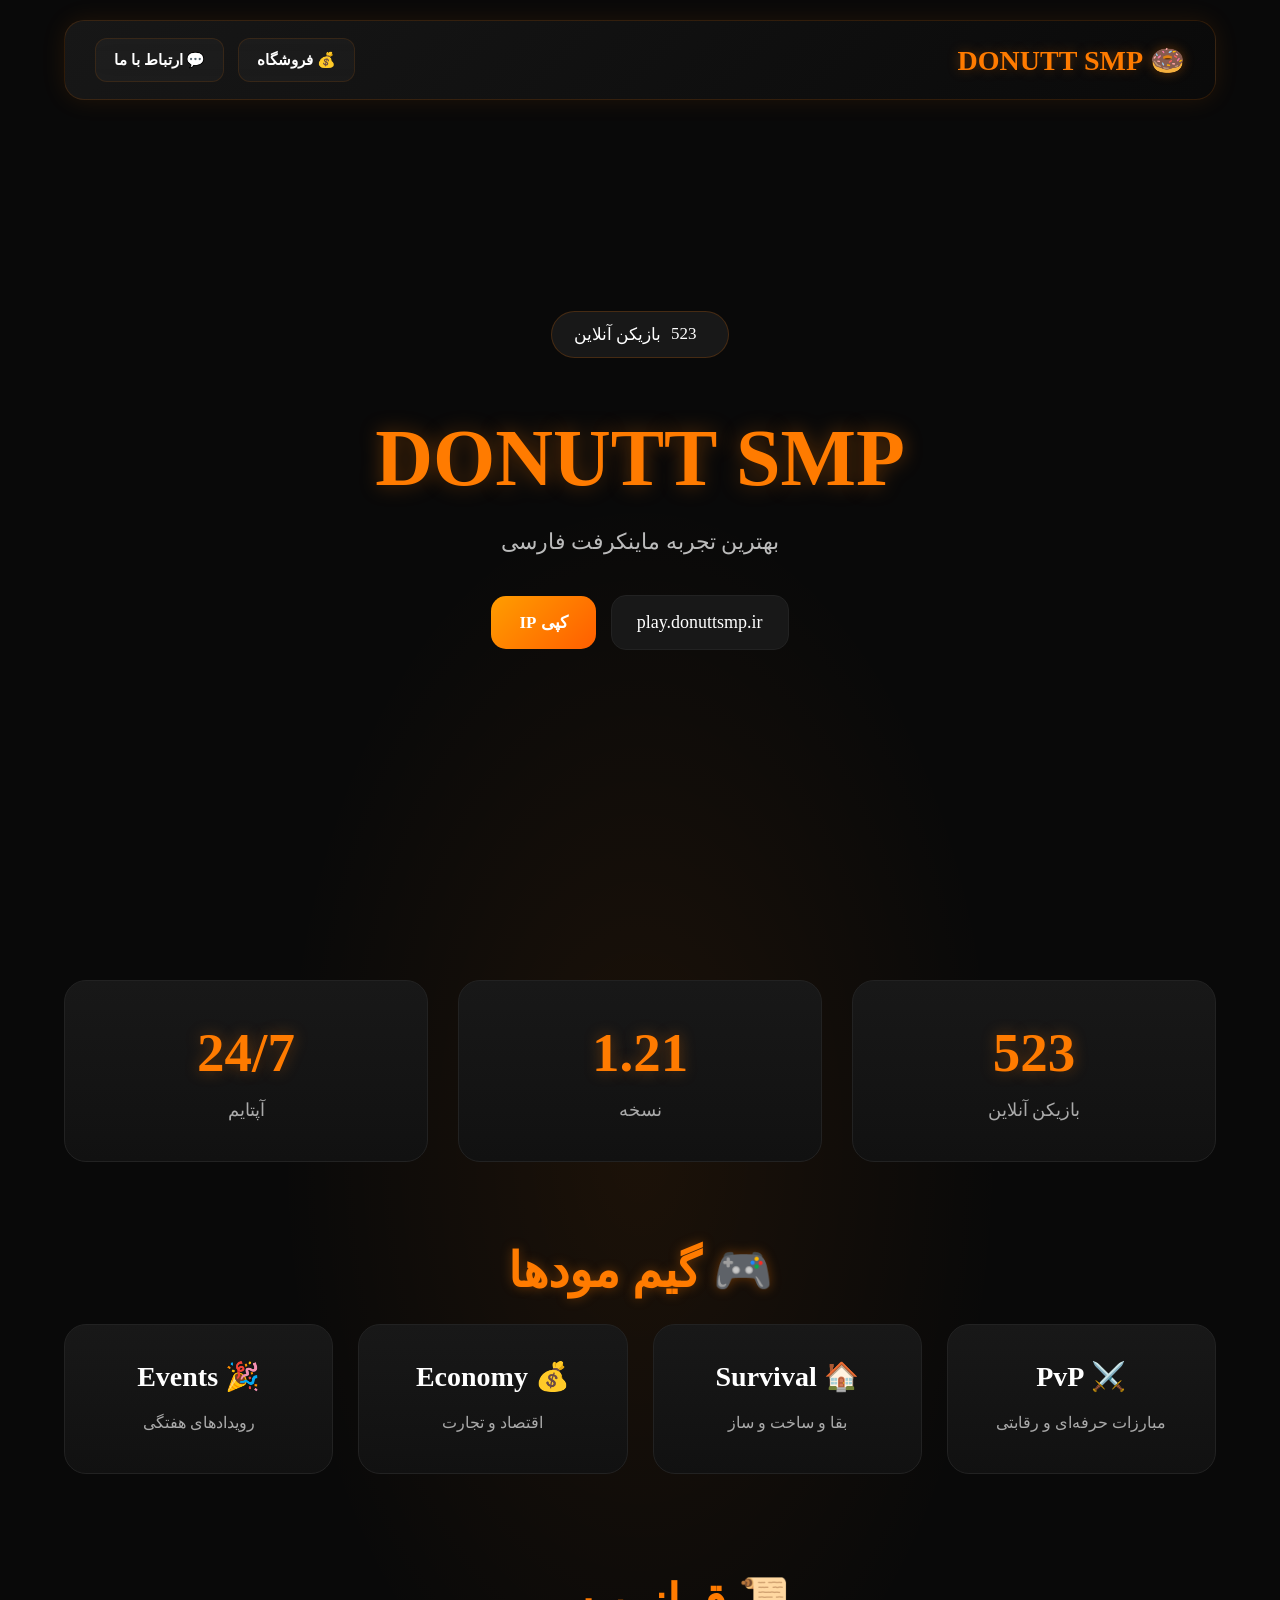
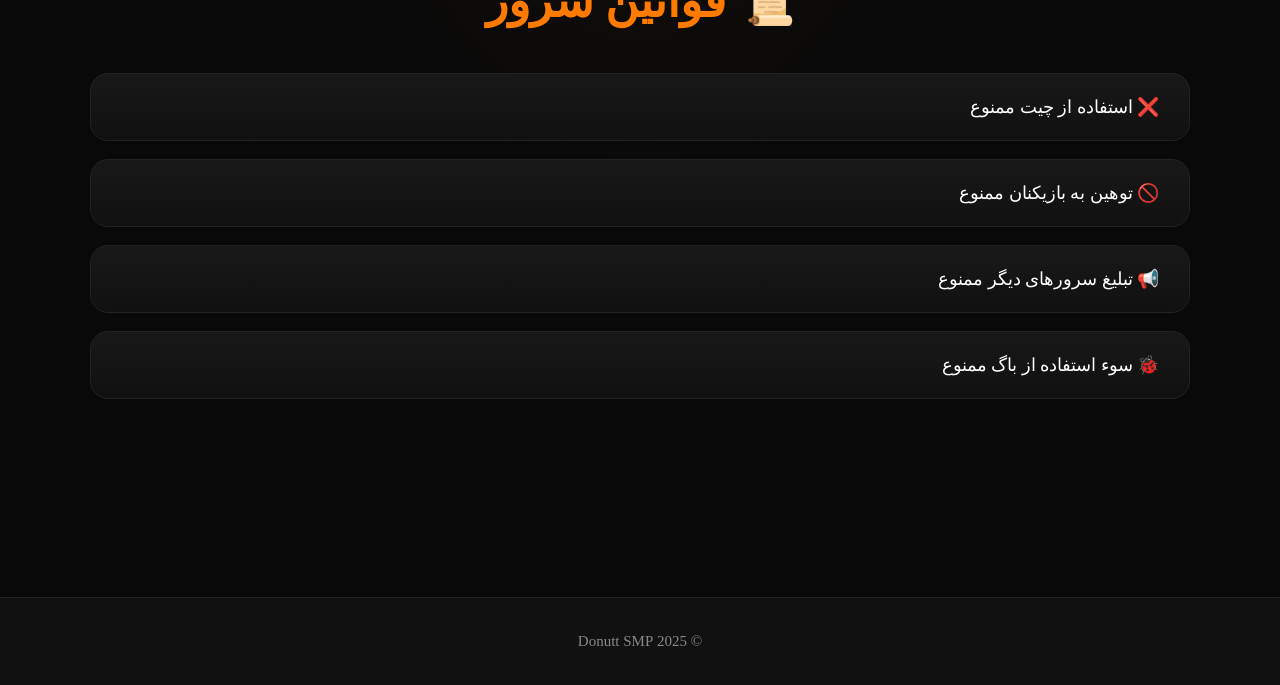
==== commit cddcfd3f: "Add files via upload" ====
--- a/index.html
+++ b/index.html
@@ -76,9 +76,7 @@
 
     <nav class="desktop-menu">
 
-        <a href="index.html">
-            🏠 خانه
-        </a>
+      
 
         <a href="store.html">
             💰 فروشگاه
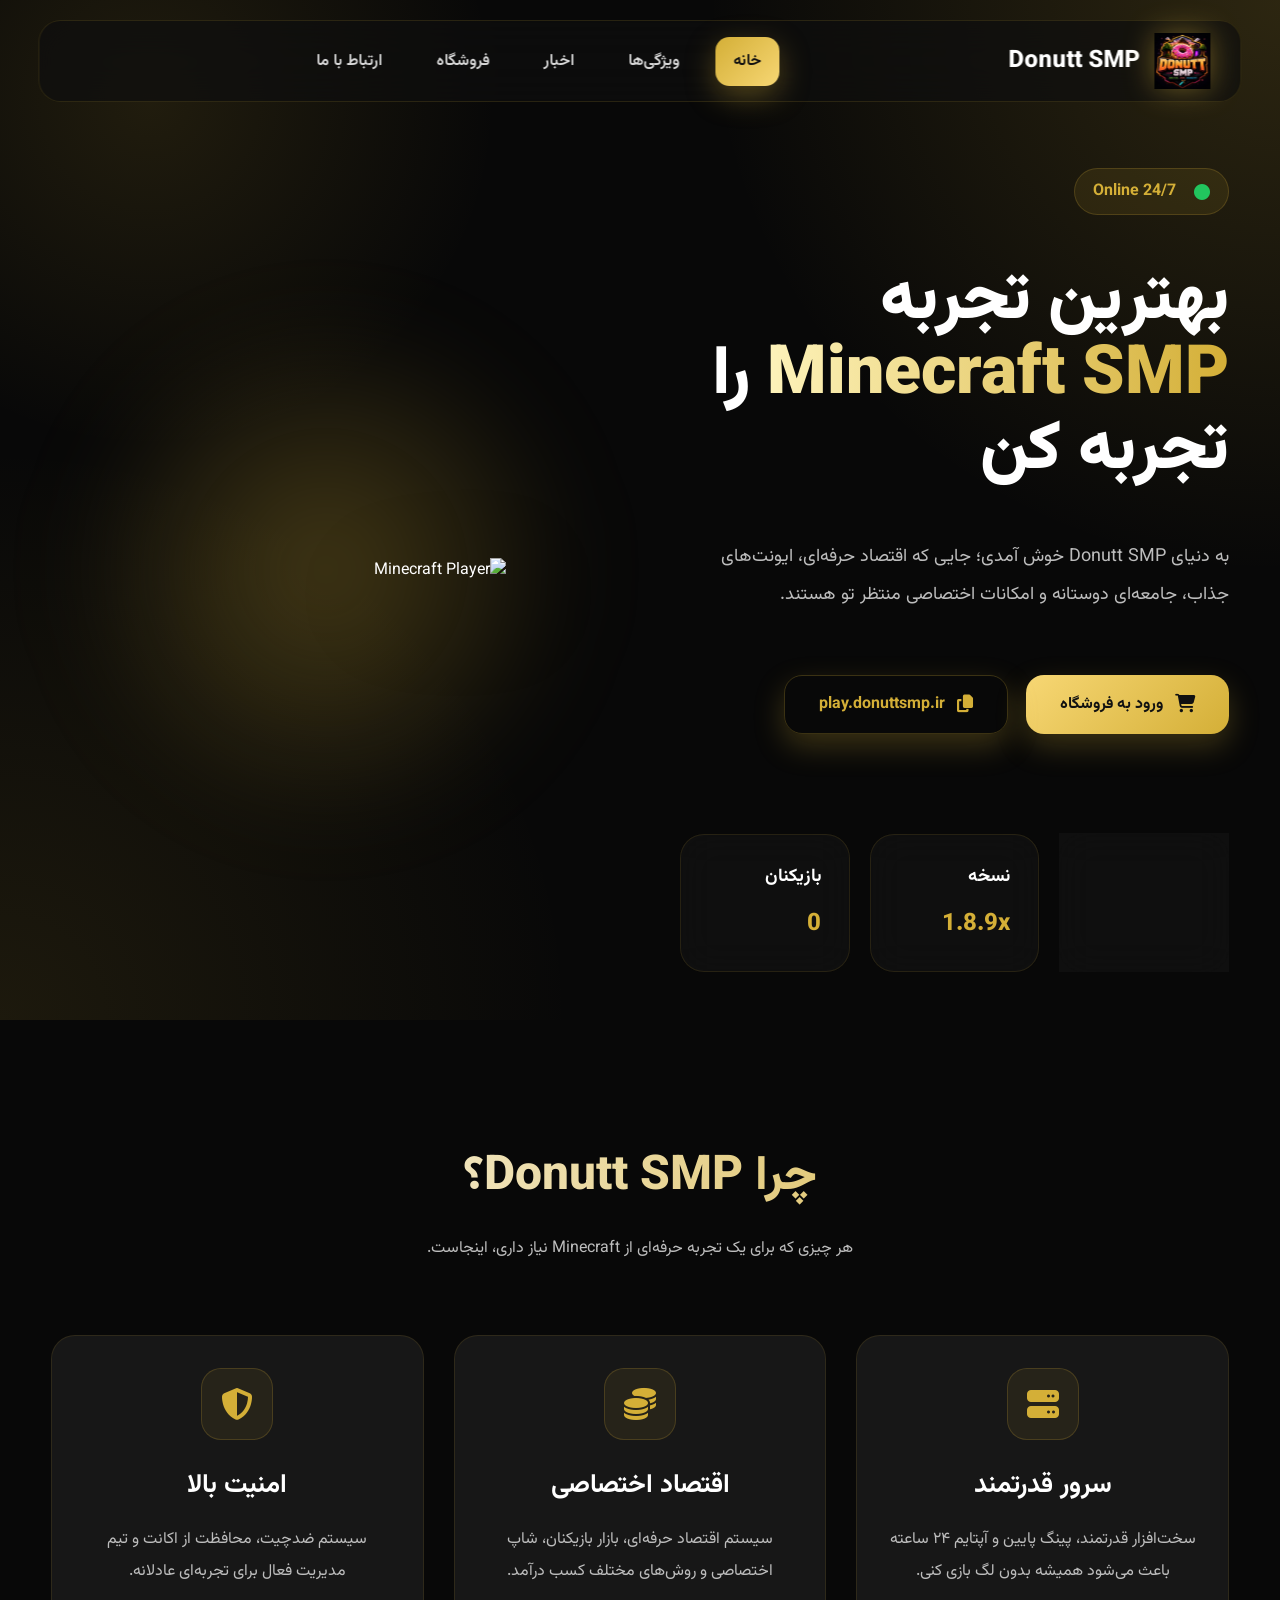
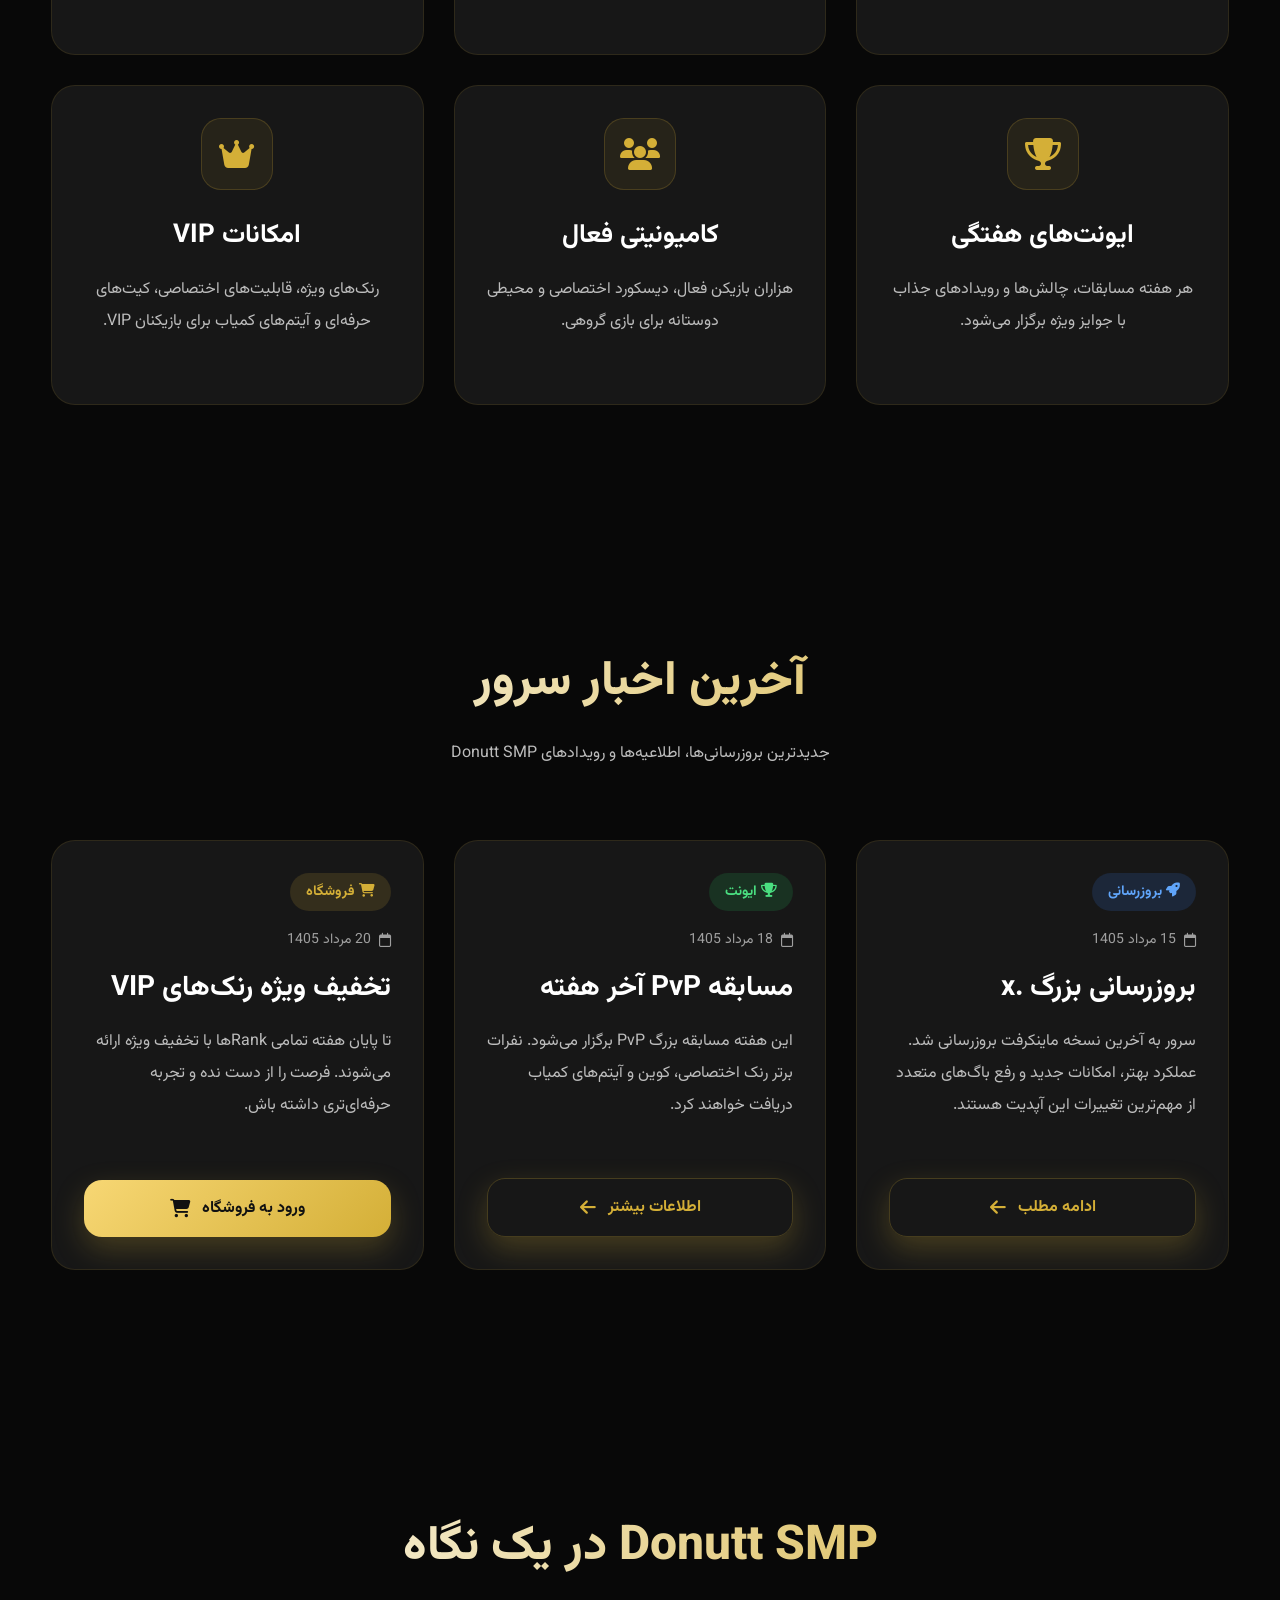
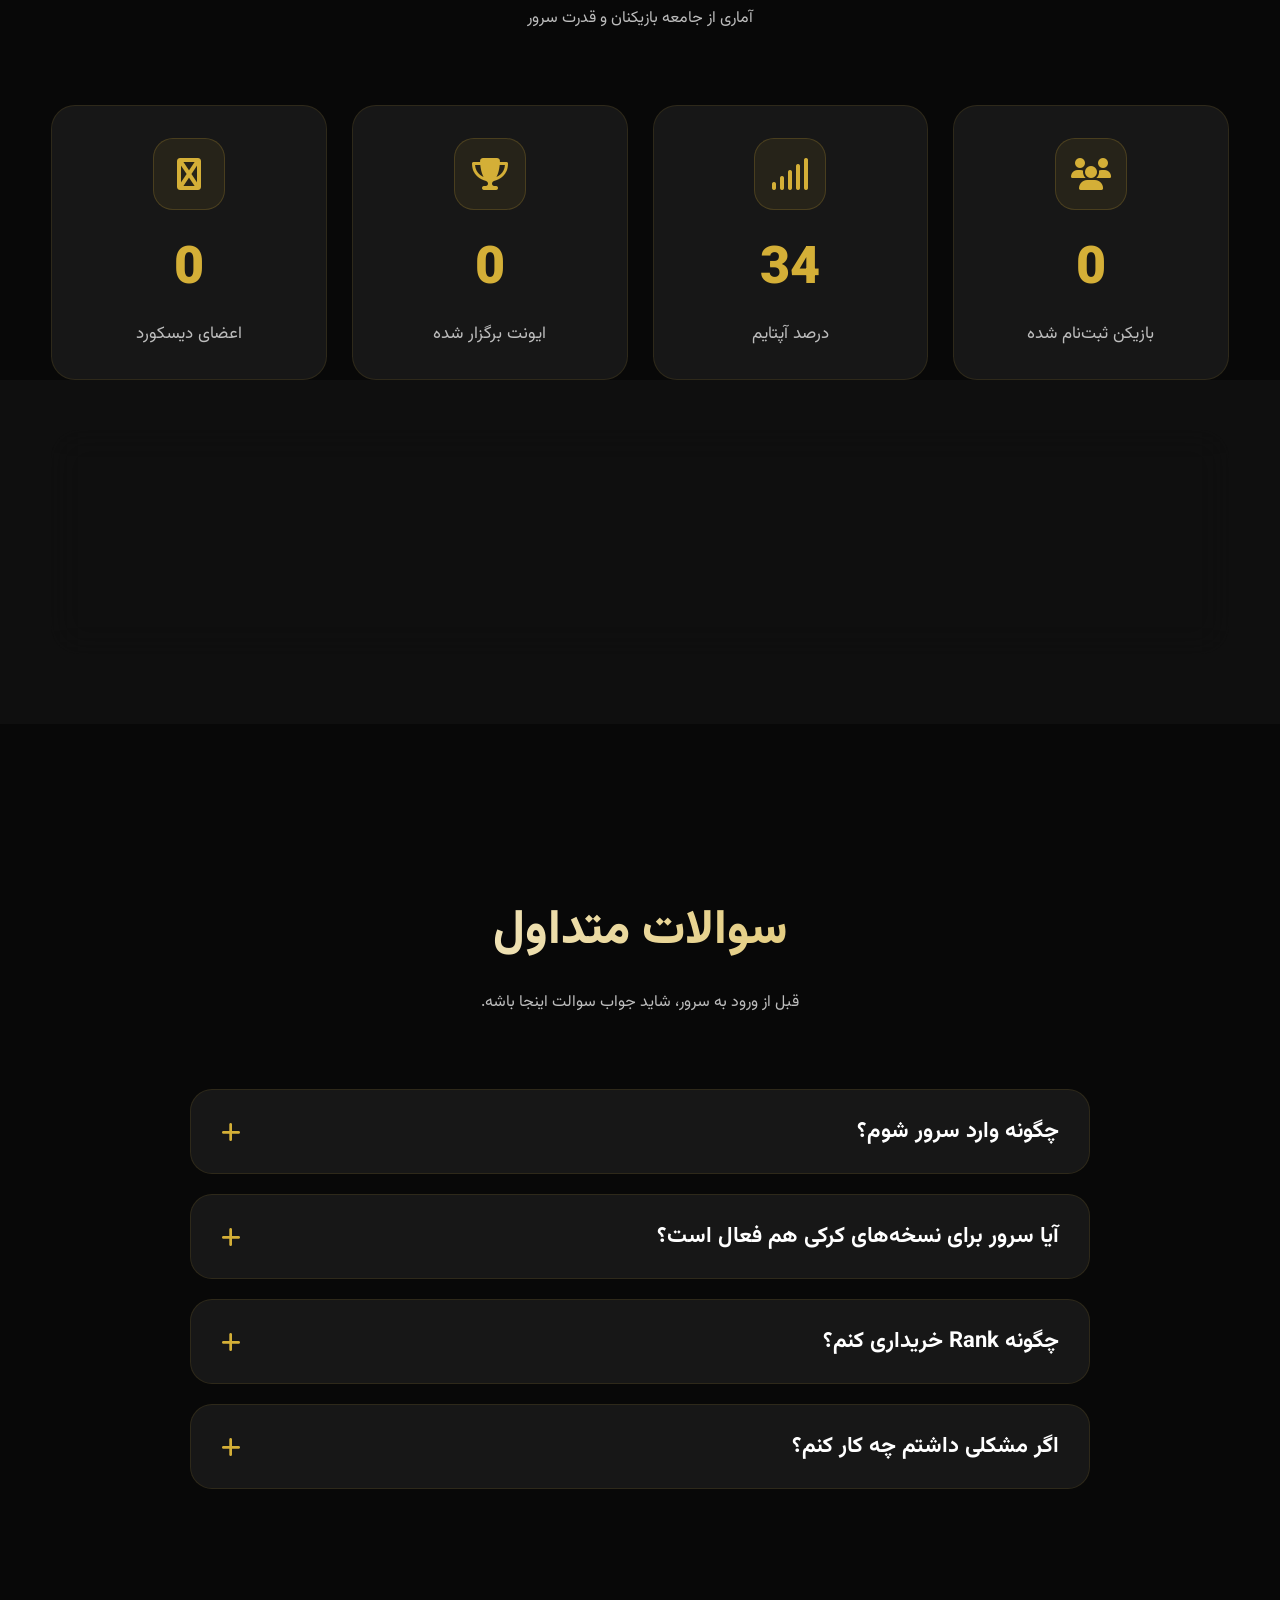
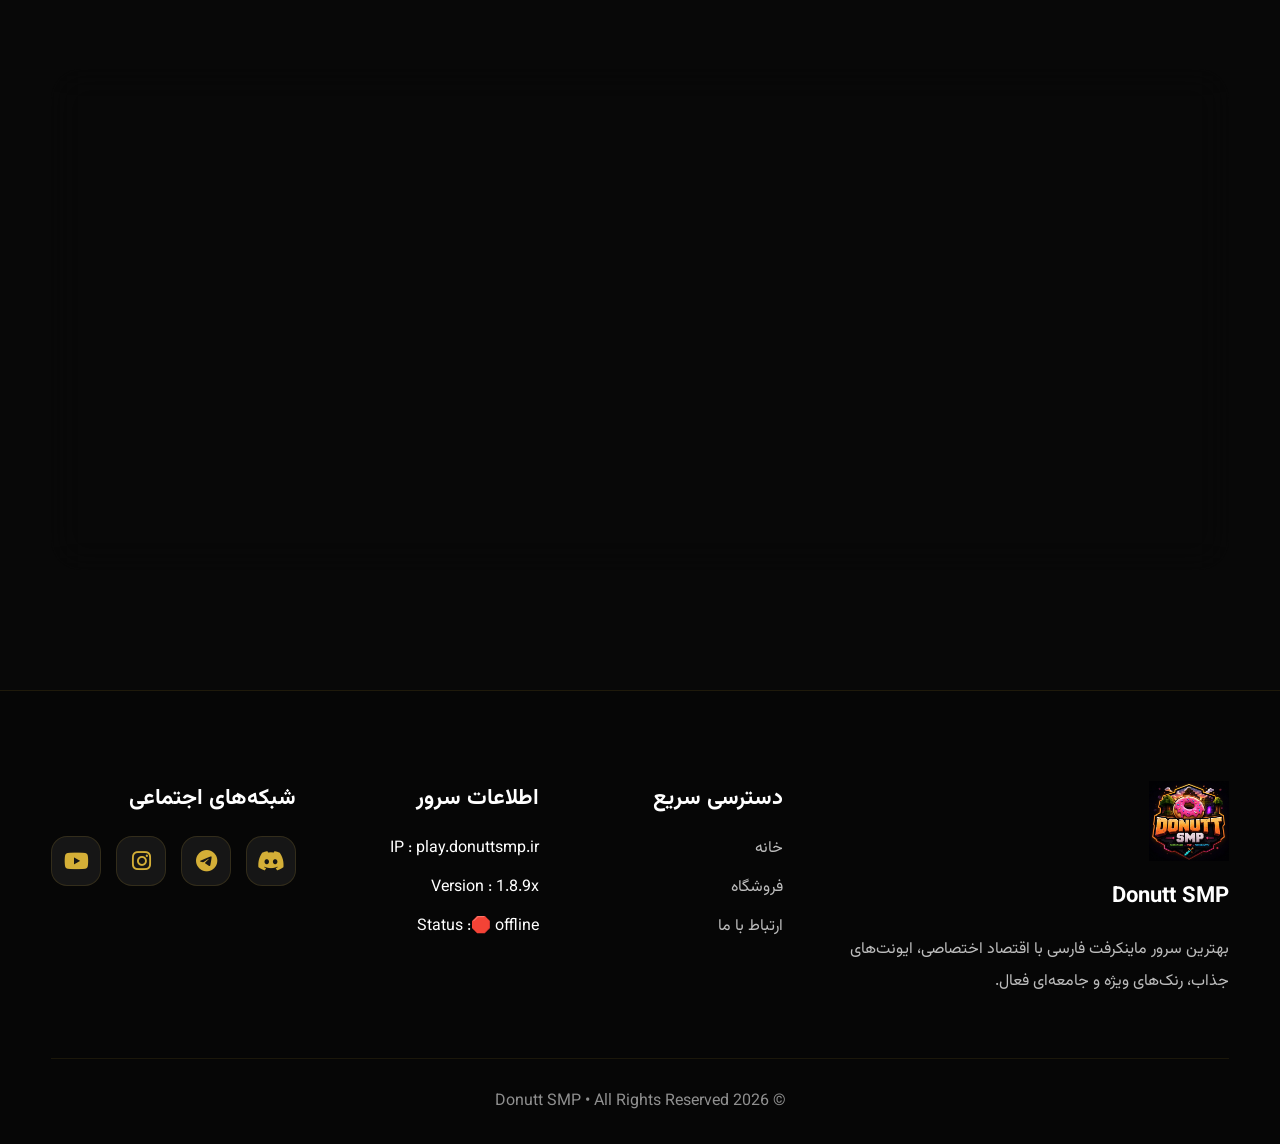
==== commit 37be811d: "Add files via upload" ====
--- a/index.html
+++ b/index.html
@@ -1,275 +1,1187 @@
 <!DOCTYPE html>
+
 <html lang="fa" dir="rtl">
 
 <head>
 
-    <meta charset="UTF-8">
-
-    <meta name="viewport"
-          content="width=device-width, initial-scale=1.0">
-
-    <meta name="description"
-          content="سرور ماینکرفت فارسی Donutt SMP">
-
-    <title>Donutt SMP</title>
-
-    <link rel="stylesheet" href="style.css">
-<link rel="stylesheet" href="index.css">
-
-<link rel="icon" type="image/png" href="./image/logo.png">
+<meta charset="UTF-8">
+
+<meta name="viewport"
+content="width=device-width, initial-scale=1.0">
+
+<title>Donutt SMP | Best Minecraft Server</title>
+
+<meta
+name="description"
+content="بهترین سرور ماینکرفت فارسی با اقتصاد اختصاصی، رنک، ایونت و امکانات حرفه‌ای">
+
+<link
+rel="icon"
+href="./image/logo.png">
+
+<!-- Font Awesome -->
+
+<link
+rel="stylesheet"
+href="https://cdnjs.cloudflare.com/ajax/libs/font-awesome/6.6.0/css/all.min.css">
+
+<!-- CSS -->
+
+<link
+rel="stylesheet"
+href="./style.css">
+
+<link
+rel="stylesheet"
+href="./index.css">
 
 </head>
 
 <body>
 
-<!-- Overlay -->
+<!--====================
+
+
+
+<!--====================
+
+OVERLAY
+
+=====================-->
 
 <div class="overlay"></div>
 
-<!-- Sidebar -->
+<!--====================
+
+HEADER
+
+=====================-->
+
+<header class="navbar">
+
+    <!-- Logo -->
+
+    <a href="index.html" class="logo">
+
+        <img
+        src="./image/logo.png"
+        alt="donutt smp">
+
+        <span>
+
+            Donutt SMP
+
+        </span>
+
+    </a>
+
+    <!-- Desktop Menu -->
+
+    <nav class="desktop-menu">
+
+        <a href="#home" class="active">
+
+            خانه
+
+        </a>
+
+        <a href="#features">
+
+            ویژگی‌ها
+
+        </a>
+
+        <a href="#news">
+
+            اخبار
+
+        </a>
+
+        <a href="store.html">
+
+            فروشگاه
+
+        </a>
+
+        <a href="contact.html">
+
+            ارتباط با ما
+
+        </a>
+
+    </nav>
+
+    <!-- Right -->
+
+    <div class="navbar-right">
+
+        
+
+        <button
+        class="menu-btn">
+
+            <i class="fa-solid fa-bars"></i>
+
+        </button>
+
+    </div>
+
+</header>
+
+<!--====================
+
+SIDEBAR
+
+=====================-->
 
 <aside class="sidebar">
 
-    <div class="sidebar-header">
-
-        <div class="logo">
-            🍩 DONUTT SMP
-        </div>
-
-        <button class="close-menu">
-            ✕
-        </button>
+<div class="sidebar-top">
+
+<h2>
+
+منو
+
+</h2>
+
+<button class="close-menu">
+
+<i class="fa-solid fa-xmark"></i>
+
+</button>
+
+</div>
+
+<nav class="sidebar-menu">
+
+<a href="#home">
+
+<i class="fa-solid fa-house"></i>
+
+خانه
+
+</a>
+
+<a href="#features">
+
+<i class="fa-solid fa-star"></i>
+
+ویژگی‌ها
+
+</a>
+
+<a href="#news">
+
+<i class="fa-solid fa-newspaper"></i>
+
+اخبار
+
+</a>
+
+<a href="store.html">
+
+<i class="fa-solid fa-cart-shopping"></i>
+
+فروشگاه
+
+</a>
+
+<a href="contact.html">
+
+<i class="fa-solid fa-envelope"></i>
+
+ارتباط با ما
+
+</a>
+
+</nav>
+
+</aside>
+<!--====================
+
+HERO
+
+=====================-->
+
+<section class="hero" id="home">
+
+    <div class="container hero-container">
+
+        <!-- Left -->
+
+        <div class="hero-content fade-up">
+
+            <span class="hero-badge">
+
+                <i class="fa-solid fa-circle"></i>
+
+                Online 24/7
+
+            </span>
+
+            <h1>
+
+                بهترین تجربه
+
+                <span class="gradient-text">
+
+                    Minecraft SMP
+
+                </span>
+
+                را تجربه کن
+
+            </h1>
+
+            <p>
+
+                به دنیای Donutt SMP خوش آمدی؛ جایی که اقتصاد حرفه‌ای، ایونت‌های جذاب، جامعه‌ای دوستانه و امکانات اختصاصی منتظر تو هستند.
+
+            </p>
+
+            <div class="hero-buttons">
+
+                <a href="store.html" class="btn">
+
+                    <i class="fa-solid fa-cart-shopping"></i>
+
+                    ورود به فروشگاه
+
+                </a>
+
+                <button class="btn btn-outline copy-btn">
+
+                    <i class="fa-solid fa-copy"></i>
+
+                    play.donuttsmp.ir
+
+                </button>
+
+            </div>
+
+            <!-- Server Status -->
+
+            <div class="server-box">
+
+                <div class="server-card">
+
+                    <h3>
+
+                        وضعیت
+
+                    </h3>
+
+                    <span>
+
+                        🛑 افلاین
+
+                    </span>
+
+                </div>
+
+                <div class="server-card">
+
+                    <h3>
+
+                        نسخه
+
+                    </h3>
+
+                    <span>
+
+                        1.8.9x
+
+                    </span>
+
+                </div>
+
+                <div class="server-card">
+
+                    <h3>
+
+                        بازیکنان
+
+                    </h3>
+
+                    <span id="onlinePlayers">
+
+                        0
+
+                    </span>
+
+                </div>
+
+            </div>
+
+        </div>
+
+        <!-- Right -->
+
+        <div class="hero-image fade-up">
+
+            <div class="hero-glow"></div>
+
+            <img
+
+            src="./image/player.png"
+
+            class="hero-player float"
+
+            alt="Minecraft Player">
+
+
+
+        </div>
 
     </div>
 
-    <nav class="sidebar-nav">
-
-        <a href="index.html">
-            🏠 خانه
-        </a>
-
-        <a href="store.html">
-            💰 فروشگاه
-        </a>
-
-        <a href="staff.html">
-            👑 تیم مدیریت
-        </a>
-
-        <a href="contact.html">
-            💬 ارتباط با ما
-        </a>
-
-    </nav>
-
-</aside>
-
-<!-- NAVBAR -->
-
-<header class="navbar">
-
-    <div class="logo">
-
-        🍩 DONUTT SMP
+</section>
+<!--====================
+
+FEATURES
+
+=====================-->
+
+<section class="features section" id="features">
+
+    <div class="container">
+
+        <div class="section-title fade-up">
+
+            <h2>
+
+                چرا Donutt SMP؟
+
+            </h2>
+
+            <p>
+
+                هر چیزی که برای یک تجربه حرفه‌ای از Minecraft نیاز داری، اینجاست.
+
+            </p>
+
+        </div>
+
+        <div class="features-grid">
+
+            <!-- Card 1 -->
+
+            <div class="card feature-card fade-up">
+
+                <div class="icon-box">
+
+                    <i class="fa-solid fa-server"></i>
+
+                </div>
+
+                <h3>
+
+                    سرور قدرتمند
+
+                </h3>
+
+                <p>
+
+                    سخت‌افزار قدرتمند، پینگ پایین و آپتایم ۲۴ ساعته باعث می‌شود همیشه بدون لگ بازی کنی.
+
+                </p>
+
+            </div>
+
+            <!-- Card 2 -->
+
+            <div class="card feature-card fade-up">
+
+                <div class="icon-box">
+
+                    <i class="fa-solid fa-coins"></i>
+
+                </div>
+
+                <h3>
+
+                    اقتصاد اختصاصی
+
+                </h3>
+
+                <p>
+
+                    سیستم اقتصاد حرفه‌ای، بازار بازیکنان، شاپ اختصاصی و روش‌های مختلف کسب درآمد.
+
+                </p>
+
+            </div>
+
+            <!-- Card 3 -->
+
+            <div class="card feature-card fade-up">
+
+                <div class="icon-box">
+
+                    <i class="fa-solid fa-shield-halved"></i>
+
+                </div>
+
+                <h3>
+
+                    امنیت بالا
+
+                </h3>
+
+                <p>
+
+                    سیستم ضدچیت، محافظت از اکانت و تیم مدیریت فعال برای تجربه‌ای عادلانه.
+
+                </p>
+
+            </div>
+
+            <!-- Card 4 -->
+
+            <div class="card feature-card fade-up">
+
+                <div class="icon-box">
+
+                    <i class="fa-solid fa-trophy"></i>
+
+                </div>
+
+                <h3>
+
+                    ایونت‌های هفتگی
+
+                </h3>
+
+                <p>
+
+                    هر هفته مسابقات، چالش‌ها و رویدادهای جذاب با جوایز ویژه برگزار می‌شود.
+
+                </p>
+
+            </div>
+
+            <!-- Card 5 -->
+
+            <div class="card feature-card fade-up">
+
+                <div class="icon-box">
+
+                    <i class="fa-solid fa-users"></i>
+
+                </div>
+
+                <h3>
+
+                    کامیونیتی فعال
+
+                </h3>
+
+                <p>
+
+                    هزاران بازیکن فعال، دیسکورد اختصاصی و محیطی دوستانه برای بازی گروهی.
+
+                </p>
+
+            </div>
+
+            <!-- Card 6 -->
+
+            <div class="card feature-card fade-up">
+
+                <div class="icon-box">
+
+                    <i class="fa-solid fa-crown"></i>
+
+                </div>
+
+                <h3>
+
+                    امکانات VIP
+
+                </h3>
+
+                <p>
+
+                    رنک‌های ویژه، قابلیت‌های اختصاصی، کیت‌های حرفه‌ای و آیتم‌های کمیاب برای بازیکنان VIP.
+
+                </p>
+
+            </div>
+
+        </div>
 
     </div>
 
-    <nav class="desktop-menu">
-
-      
-
-        <a href="store.html">
-            💰 فروشگاه
-        </a>
-
-      
-        <a href="contact.html">
-            💬 ارتباط با ما
-        </a>
-
-    </nav>
-
-    <button class="menu-btn">
-
-        ☰
-
-    </button>
-
-</header>
-
-<!-- HERO -->
-
-<section class="hero">
-
-    <div class="hero-content">
-
-        <div class="hero-online">
-
-            <span class="dot"></span>
-
-            <span id="players">
-
-                523
+</section>
+<!--====================
+
+LATEST NEWS
+
+=====================-->
+
+<section class="news section" id="news">
+
+    <div class="container">
+
+        <div class="section-title fade-up">
+
+            <h2>
+
+                آخرین اخبار سرور
+
+            </h2>
+
+            <p>
+
+                جدیدترین بروزرسانی‌ها، اطلاعیه‌ها و رویدادهای Donutt SMP
+
+            </p>
+
+        </div>
+
+        <div class="news-grid">
+
+            <!-- News 1 -->
+
+            <article class="card news-card fade-up">
+
+                <span class="news-tag update">
+
+                    <i class="fa-solid fa-rocket"></i>
+
+                    بروزرسانی
+
+                </span>
+
+                <div class="news-date">
+
+                    <i class="fa-regular fa-calendar"></i>
+
+                    15 مرداد 1405
+
+                </div>
+
+                <h3>
+
+                    بروزرسانی بزرگ .x
+
+                </h3>
+
+                <p>
+
+                    سرور به آخرین نسخه ماینکرفت بروزرسانی شد. عملکرد بهتر، امکانات جدید و رفع باگ‌های متعدد از مهم‌ترین تغییرات این آپدیت هستند.
+
+                </p>
+
+                <a href="#" class="btn btn-outline">
+
+                    ادامه مطلب
+
+                    <i class="fa-solid fa-arrow-left"></i>
+
+                </a>
+
+            </article>
+
+            <!-- News 2 -->
+
+            <article class="card news-card fade-up">
+
+                <span class="news-tag event">
+
+                    <i class="fa-solid fa-trophy"></i>
+
+                    ایونت
+
+                </span>
+
+                <div class="news-date">
+
+                    <i class="fa-regular fa-calendar"></i>
+
+                    18 مرداد 1405
+
+                </div>
+
+                <h3>
+
+                    مسابقه PvP آخر هفته
+
+                </h3>
+
+                <p>
+
+                    این هفته مسابقه بزرگ PvP برگزار می‌شود. نفرات برتر رنک اختصاصی، کوین و آیتم‌های کمیاب دریافت خواهند کرد.
+
+                </p>
+
+                <a href="#" class="btn btn-outline">
+
+                    اطلاعات بیشتر
+
+                    <i class="fa-solid fa-arrow-left"></i>
+
+                </a>
+
+            </article>
+
+            <!-- News 3 -->
+
+            <article class="card news-card fade-up">
+
+                <span class="news-tag store">
+
+                    <i class="fa-solid fa-cart-shopping"></i>
+
+                    فروشگاه
+
+                </span>
+
+                <div class="news-date">
+
+                    <i class="fa-regular fa-calendar"></i>
+
+                    20 مرداد 1405
+
+                </div>
+
+                <h3>
+
+                    تخفیف ویژه رنک‌های VIP
+
+                </h3>
+
+                <p>
+
+                    تا پایان هفته تمامی Rankها با تخفیف ویژه ارائه می‌شوند. فرصت را از دست نده و تجربه حرفه‌ای‌تری داشته باش.
+
+                </p>
+
+                <a href="store.html" class="btn">
+
+                    ورود به فروشگاه
+
+                    <i class="fa-solid fa-cart-shopping"></i>
+
+                </a>
+
+            </article>
+
+        </div>
+
+    </div>
+
+</section>
+<!--====================
+
+SERVER STATS
+
+=====================-->
+
+<section class="stats section" id="stats">
+
+    <div class="container">
+
+        <div class="section-title fade-up">
+
+            <h2>
+
+                Donutt SMP در یک نگاه
+
+            </h2>
+
+            <p>
+
+                آماری از جامعه بازیکنان و قدرت سرور
+
+            </p>
+
+        </div>
+
+        <div class="stats-grid">
+
+            <!-- Card -->
+
+            <div class="card stat-card fade-up">
+
+                <div class="icon-box">
+
+                    <i class="fa-solid fa-users"></i>
+
+                </div>
+
+                <h3
+
+                class="stat-number"
+
+                data-count="0">
+
+                    0
+
+                </h3>
+
+                <span>
+
+                    بازیکن ثبت‌نام شده
+
+                </span>
+
+            </div>
+
+            <!-- Card -->
+
+            <div class="card stat-card fade-up">
+
+                <div class="icon-box">
+
+                    <i class="fa-solid fa-signal"></i>
+
+                </div>
+
+                <h3
+
+                class="stat-number"
+
+                data-count="99">
+
+                    0
+
+                </h3>
+
+                <span>
+
+                    درصد آپتایم
+
+                </span>
+
+            </div>
+
+            <!-- Card -->
+
+            <div class="card stat-card fade-up">
+
+                <div class="icon-box">
+
+                    <i class="fa-solid fa-trophy"></i>
+
+                </div>
+
+                <h3
+
+                class="stat-number"
+
+                data-count="0">
+
+                    0
+
+                </h3>
+
+                <span>
+
+                    ایونت برگزار شده
+
+                </span>
+
+            </div>
+
+            <!-- Card -->
+
+            <div class="card stat-card fade-up">
+
+                <div class="icon-box">
+
+                    <i class="fa-solid fa-discord"></i>
+
+                </div>
+
+                <h3
+
+                class="stat-number"
+
+                data-count="0">
+
+                    0
+
+                </h3>
+
+                <span>
+
+                    اعضای دیسکورد
+
+                </span>
+
+            </div>
+
+        </div>
+
+        <!-- Premium Banner -->
+
+        <div class="stats-banner glass fade-up">
+
+            <div>
+
+                <h3>
+
+                    همیشه آنلاین، همیشه آماده بازی!
+
+                </h3>
+
+                <p>
+
+                    Donutt SMP با سخت‌افزار قدرتمند، پشتیبانی ۲۴ ساعته و تیم مدیریت فعال، تجربه‌ای روان و بدون لگ را برای بازیکنان فراهم می‌کند.
+
+                </p>
+
+            </div>
+
+            <a href="store.html" class="btn">
+
+                <i class="fa-solid fa-crown"></i>
+
+                مشاهده فروشگاه
+
+            </a>
+
+        </div>
+
+    </div>
+
+</section>
+<!--====================
+
+FAQ
+
+=====================-->
+
+<section class="faq section" id="faq">
+
+    <div class="container">
+
+        <div class="section-title fade-up">
+
+            <h2>
+
+                سوالات متداول
+
+            </h2>
+
+            <p>
+
+                قبل از ورود به سرور، شاید جواب سوالت اینجا باشه.
+
+            </p>
+
+        </div>
+
+        <div class="faq-list">
+
+            <!-- Item -->
+
+            <div class="faq-item fade-up">
+
+                <div class="faq-question">
+
+                    <h3>
+
+                        چگونه وارد سرور شوم؟
+
+                    </h3>
+
+                    <i class="fa-solid fa-plus"></i>
+
+                </div>
+
+                <div class="faq-answer">
+
+                    <p>
+
+                        فقط Minecraft را اجرا کن، گزینه Multiplayer را انتخاب کن و IP سرور
+
+                        <strong>play.donuttsmp.ir</strong>
+
+                        را وارد کن.
+
+                    </p>
+
+                </div>
+
+            </div>
+
+            <!-- Item -->
+
+            <div class="faq-item fade-up">
+
+                <div class="faq-question">
+
+                    <h3>
+
+                        آیا سرور برای نسخه‌های کرکی هم فعال است؟
+
+                    </h3>
+
+                    <i class="fa-solid fa-plus"></i>
+
+                </div>
+
+                <div class="faq-answer">
+
+                    <p>
+
+                        بله، امکان ورود با نسخه‌های Premium و Crack فراهم شده است.
+
+                    </p>
+
+                </div>
+
+            </div>
+
+            <!-- Item -->
+
+            <div class="faq-item fade-up">
+
+                <div class="faq-question">
+
+                    <h3>
+
+                        چگونه Rank خریداری کنم؟
+
+                    </h3>
+
+                    <i class="fa-solid fa-plus"></i>
+
+                </div>
+
+                <div class="faq-answer">
+
+                    <p>
+
+                        وارد فروشگاه سایت شو، رنک مورد نظرت را انتخاب کن و پرداخت را انجام بده. امکانات بلافاصله روی اکانتت فعال می‌شوند.
+
+                    </p>
+
+                </div>
+
+            </div>
+
+            <!-- Item -->
+
+            <div class="faq-item fade-up">
+
+                <div class="faq-question">
+
+                    <h3>
+
+                        اگر مشکلی داشتم چه کار کنم؟
+
+                    </h3>
+
+                    <i class="fa-solid fa-plus"></i>
+
+                </div>
+
+                <div class="faq-answer">
+
+                    <p>
+
+                        از طریق صفحه ارتباط با ما یا دیسکورد سرور با تیم پشتیبانی در ارتباط باش.
+
+                    </p>
+
+                </div>
+
+            </div>
+
+        </div>
+
+    </div>
+
+</section>
+
+<!--====================
+
+CTA
+
+=====================-->
+
+<section class="cta section">
+
+    <div class="container">
+
+        <div class="cta-box glass fade-up">
+
+            <span class="hero-badge">
+
+                🎮 Donutt SMP
 
             </span>
 
-            بازیکن آنلاین
-
-        </div>
-
-        <h1>
-
-            DONUTT SMP
-
-        </h1>
-
-        <p>
-
-            بهترین تجربه ماینکرفت فارسی
-
-        </p>
-
-        <div class="ip-box">
-
-            <div class="ip">
-
-                play.donuttsmp.ir
-
-            </div>
-
-            <button class="copy">
-
-                کپی IP
-
-            </button>
-
-        </div>
-
+            <h2>
+
+                آماده‌ای وارد بهترین سرور ماینکرفت فارسی بشی؟
+
+            </h2>
+
+            <p>
+
+                همین حالا به  بازیکن فعال Donutt SMP ملحق شو و یک تجربه کاملاً متفاوت از Minecraft را شروع کن.
+
+            </p>
+
+            <div class="hero-buttons">
+
+                <button class="btn copy-btn">
+
+                    <i class="fa-solid fa-copy"></i>
+
+                    play.donuttsmp.ir
+
+                </button>
+
+                <a href="store.html" class="btn btn-outline">
+
+                    <i class="fa-solid fa-cart-shopping"></i>
+
+                    فروشگاه
+
+                </a>
+
+                <a href="contact.html" class="btn btn-outline">
+
+                    <i class="fa-brands fa-discord"></i>
+
+                    پشتیبانی
+
+                </a>
+
+            </div>
+
+        </div>
 
     </div>
 
 </section>
 
-<!-- STATS -->
-
-<section class="stats">
-
-    <div class="stat">
-
-        <h2>523</h2>
-
-        <p>بازیکن آنلاین</p>
+<!--====================
+
+BACK TO TOP
+
+=====================-->
+
+<button class="back-to-top">
+
+    <i class="fa-solid fa-chevron-up"></i>
+
+</button>
+
+<!--====================
+
+FOOTER
+
+=====================-->
+
+<footer class="footer">
+
+    <div class="container">
+
+        <div class="footer-grid">
+
+            <div class="footer-box">
+
+                <img src="./image/logo.png"
+
+                class="footer-logo"
+
+                alt="Donutt SMP">
+
+                <h3>
+
+                    Donutt SMP
+
+                </h3>
+
+                <p>
+
+                    بهترین سرور ماینکرفت فارسی با اقتصاد اختصاصی، ایونت‌های جذاب، رنک‌های ویژه و جامعه‌ای فعال.
+
+                </p>
+
+            </div>
+
+            <div class="footer-box">
+
+                <h3>
+
+                    دسترسی سریع
+
+                </h3>
+
+                <ul>
+
+                    <li><a href="index.html">خانه</a></li>
+
+                    <li><a href="store.html">فروشگاه</a></li>
+
+                    <li><a href="contact.html">ارتباط با ما</a></li>
+
+                </ul>
+
+            </div>
+
+            <div class="footer-box">
+
+                <h3>
+
+                    اطلاعات سرور
+
+                </h3>
+
+                <ul>
+
+                    <li>IP : play.donuttsmp.ir</li>
+
+                    <li>Version : 1.8.9x</li>
+
+                    <li> Status :🛑 offline </li>
+
+                </ul>
+
+            </div>
+
+            <div class="footer-box">
+
+                <h3>
+
+                    شبکه‌های اجتماعی
+
+                </h3>
+
+                <div class="socials">
+
+                    <a href="#"><i class="fa-brands fa-discord"></i></a>
+
+                    <a href="#"><i class="fa-brands fa-telegram"></i></a>
+
+                    <a href="#"><i class="fa-brands fa-instagram"></i></a>
+
+                    <a href="#"><i class="fa-brands fa-youtube"></i></a>
+
+                </div>
+
+            </div>
+
+        </div>
+
+        <div class="footer-bottom">
+
+            © 2026 Donutt SMP • All Rights Reserved
+
+        </div>
 
     </div>
 
-    <div class="stat">
-
-        <h2>1.21</h2>
-
-        <p>نسخه</p>
-
-    </div>
-
-    <div class="stat">
-
-        <h2>24/7</h2>
-
-        <p>آپتایم</p>
-
-    </div>
-
-</section>
-
-<!-- GAMEMODES -->
-
-<h1 class="title">
-
-    🎮 گیم مودها
-
-</h1>
-
-<section class="gamemodes">
-
-    <div class="card">
-
-        <h2>⚔️ PvP</h2>
-
-        <p>مبارزات حرفه‌ای و رقابتی</p>
-
-    </div>
-
-    <div class="card">
-
-        <h2>🏠 Survival</h2>
-
-        <p>بقا و ساخت و ساز</p>
-
-    </div>
-
-    <div class="card">
-
-        <h2>💰 Economy</h2>
-
-        <p>اقتصاد و تجارت</p>
-
-    </div>
-
-    <div class="card">
-
-        <h2>🎉 Events</h2>
-
-        <p>رویدادهای هفتگی</p>
-
-    </div>
-
-</section>
-
-<!-- RULES -->
-
-<section class="rules">
-
-    <h1>
-
-        📜 قوانین سرور
-
-    </h1>
-
-    <div class="rule">
-
-        ❌ استفاده از چیت ممنوع
-
-    </div>
-
-    <div class="rule">
-
-        🚫 توهین به بازیکنان ممنوع
-
-    </div>
-
-    <div class="rule">
-
-        📢 تبلیغ سرورهای دیگر ممنوع
-
-    </div>
-
-    <div class="rule">
-
-        🐞 سوء استفاده از باگ ممنوع
-
-    </div>
-
-</section>
-
-<!-- FOOTER -->
-
-<footer>
-
-    © 2025 Donutt SMP
-
 </footer>
 
-<script src="script.js"></script>
+<script src="./script.js"></script>
 
 </body>
-
 </html>
--- a/style.css
+++ b/style.css
@@ -1,728 +1,1523 @@
-/*======================================
-        RESET
-======================================*/
+/*==================================
+
+        DONUTT SMP
+
+      STYLE.CSS v2
+
+===================================*/
+
+@import url('https://fonts.googleapis.com/css2?family=Vazirmatn:wght@300;400;500;600;700;800;900&display=swap');
+
+:root{
+
+    --primary:#D4AF37;
+    --primary-light:#F7D774;
+    --primary-dark:#A87D00;
+
+    --bg:#080808;
+    --bg2:#111111;
+    --card:#171717;
+
+    --white:#ffffff;
+    --text:#bdbdbd;
+
+    --border:rgba(212,175,55,.18);
+
+    --shadow:
+    0 10px 40px rgba(0,0,0,.45);
+
+    --radius:22px;
+
+    --transition:.35s cubic-bezier(.4,0,.2,1);
+
+}
 
 *{
+
     margin:0;
     padding:0;
     box-sizing:border-box;
+
 }
 
 html{
+
     scroll-behavior:smooth;
+
 }
 
 body{
 
-    background:#090909;
-
-    background-image:
-        radial-gradient(
-            rgba(255,123,0,.08),
-            transparent 40%
-        );
+    background:var(--bg);
+
+    color:var(--white);
+
+    font-family:'Vazirmatn',sans-serif;
+
+    overflow-x:hidden;
+
+}
+
+/* Scrollbar */
+
+::-webkit-scrollbar{
+
+    width:10px;
+
+}
+
+::-webkit-scrollbar-track{
+
+    background:#111;
+
+}
+
+::-webkit-scrollbar-thumb{
+
+    background:linear-gradient(
+
+        var(--primary),
+
+        var(--primary-light)
+
+    );
+
+    border-radius:50px;
+
+}
+
+/* Selection */
+
+::selection{
+
+    background:var(--primary);
+
+    color:#111;
+
+}
+
+img{
+
+    max-width:100%;
+
+    display:block;
+
+}
+
+a{
+
+    text-decoration:none;
+
+    color:inherit;
+
+}
+
+button{
+
+    border:none;
+
+    cursor:pointer;
+
+    font-family:inherit;
+
+}
+
+ul{
+
+    list-style:none;
+
+}
+
+.container{
+
+    width:min(1250px,92%);
+
+    margin:auto;
+
+}
+
+.section{
+
+    padding:120px 0;
+
+}
+
+.section-title{
+
+    text-align:center;
+
+    margin-bottom:70px;
+
+}
+
+.section-title h2{
+
+    font-size:48px;
+
+    font-weight:800;
+
+    background:linear-gradient(
+
+        90deg,
+
+        #fff,
+
+        var(--primary)
+
+    );
+
+    -webkit-background-clip:text;
+
+    -webkit-text-fill-color:transparent;
+
+}
+
+.section-title p{
+
+    color:var(--text);
+
+    margin-top:18px;
+
+    line-height:2;
+
+}
+/*==================================
+
+            HEADER
+
+===================================*/
+
+.navbar{
+
+    position:fixed;
+
+    top:20px;
+
+    left:50%;
+
+    transform:translateX(-50%);
+
+    width:min(1250px,94%);
+
+    height:82px;
+
+    padding:0 30px;
+
+    display:flex;
+
+    justify-content:space-between;
+
+    align-items:center;
+
+    background:rgba(15,15,15,.72);
+
+    backdrop-filter:blur(22px);
+
+    border:1px solid rgba(212,175,55,.14);
+
+    border-radius:22px;
+
+    z-index:100;
+
+    transition:var(--transition);
+
+}
+
+.navbar.scrolled{
+
+    top:10px;
+
+    background:rgba(10,10,10,.92);
+
+    box-shadow:0 20px 50px rgba(0,0,0,.45);
+
+}
+
+.logo{
+
+    display:flex;
+
+    align-items:center;
+
+    gap:14px;
+
+    font-size:24px;
+
+    font-weight:800;
 
     color:#fff;
 
-    font-family:tahoma;
-
-    overflow-x:hidden;
-
-}
-
-/*======================================
-        LINKS
-======================================*/
-
-a{
-
-    text-decoration:none;
-
-    color:inherit;
-
-}
-
-/*======================================
-        BUTTON
-======================================*/
-
-button{
-
-    font-family:inherit;
-
-    cursor:pointer;
-
-}
-
-/*======================================
-        IMAGES
-======================================*/
-
-img{
-
-    max-width:100%;
-
-    display:block;
-
-}
-
-/*======================================
-        SCROLLBAR
-======================================*/
-
-::-webkit-scrollbar{
-
-    width:10px;
-
-}
-
-::-webkit-scrollbar-track{
-
-    background:#111;
-
-}
-
-::-webkit-scrollbar-thumb{
-
-    background:#ff7b00;
+}
+
+.logo img{
+
+    width:56px;
+
+    height:56px;
+
+    object-fit:contain;
+
+    filter:drop-shadow(0 0 15px rgba(212,175,55,.45));
+
+    transition:var(--transition);
+
+}
+
+.logo:hover img{
+
+    transform:rotate(-8deg) scale(1.08);
+
+}
+
+.desktop-menu{
+
+    display:flex;
+
+    align-items:center;
+
+    gap:18px;
+
+}
+
+.desktop-menu a{
+
+    position:relative;
+
+    padding:12px 18px;
+
+    border-radius:14px;
+
+    color:#d9d9d9;
+
+    font-weight:600;
+
+    transition:var(--transition);
+
+}
+
+.desktop-menu a:hover{
+
+    color:#fff;
+
+    background:rgba(212,175,55,.10);
+
+}
+
+.desktop-menu a.active{
+
+    color:#111;
+
+    background:linear-gradient(
+        135deg,
+        var(--primary),
+        var(--primary-light)
+    );
+
+    box-shadow:0 10px 30px rgba(212,175,55,.35);
+
+}
+
+.navbar-right{
+
+    display:flex;
+
+    align-items:center;
+
+    gap:15px;
+
+}
+
+.menu-btn{
+
+    width:52px;
+
+    height:52px;
+
+    display:none;
+
+    justify-content:center;
+
+    align-items:center;
+
+    background:rgba(212,175,55,.10);
+
+    border:1px solid rgba(212,175,55,.20);
+
+    border-radius:16px;
+
+    color:var(--primary);
+
+    font-size:22px;
+
+    transition:var(--transition);
+
+}
+
+.menu-btn:hover{
+
+    background:var(--primary);
+
+    color:#111;
+
+    transform:rotate(90deg);
+
+    box-shadow:0 0 25px rgba(212,175,55,.45);
+
+}
+
+.overlay{
+
+    position:fixed;
+
+    inset:0;
+
+    background:rgba(0,0,0,.65);
+
+    backdrop-filter:blur(4px);
+
+    opacity:0;
+
+    visibility:hidden;
+
+    transition:.35s;
+
+    z-index:9997;
+
+}
+
+.overlay.active{
+
+    opacity:1;
+
+    visibility:visible;
+
+}
+/*==================================
+
+        SIDEBAR
+
+===================================*/
+
+.sidebar{
+
+    position:fixed;
+
+    top:0;
+
+    right:-340px;
+
+    width:320px;
+
+    max-width:90%;
+
+    height:100vh;
+
+    background:rgba(12,12,12,.97);
+
+    backdrop-filter:blur(24px);
+
+    border-left:1px solid rgba(212,175,55,.15);
+
+    z-index:9998;
+
+    transition:.45s cubic-bezier(.22,1,.36,1);
+
+    display:flex;
+
+    flex-direction:column;
+
+    overflow-y:auto;
+
+}
+
+.sidebar.active{
+
+    right:0;
+
+}
+
+.sidebar-top{
+
+    display:flex;
+
+    justify-content:space-between;
+
+    align-items:center;
+
+    padding:28px;
+
+    border-bottom:1px solid rgba(212,175,55,.12);
+
+}
+
+.close-menu{
+
+    width:48px;
+
+    height:48px;
+
+    border-radius:14px;
+
+    background:rgba(212,175,55,.08);
+
+    color:var(--primary);
+
+    font-size:22px;
+
+    display:flex;
+
+    justify-content:center;
+
+    align-items:center;
+
+    transition:var(--transition);
+
+}
+
+.close-menu:hover{
+
+    background:var(--primary);
+
+    color:#111;
+
+    transform:rotate(90deg);
+
+}
+
+.sidebar-menu{
+
+    display:flex;
+
+    flex-direction:column;
+
+    padding:30px 20px;
+
+    gap:10px;
+
+}
+
+.sidebar-menu a{
+
+    display:flex;
+
+    align-items:center;
+
+    gap:15px;
+
+    padding:16px 18px;
+
+    border-radius:16px;
+
+    color:#d9d9d9;
+
+    font-weight:600;
+
+    transition:var(--transition);
+
+}
+
+.sidebar-menu a i{
+
+    width:26px;
+
+    text-align:center;
+
+    font-size:20px;
+
+    color:var(--primary);
+
+}
+
+.sidebar-menu a:hover{
+
+    background:rgba(212,175,55,.10);
+
+    color:#fff;
+
+    transform:translateX(-6px);
+
+}
+
+.sidebar-menu a.active{
+
+    background:linear-gradient(
+        135deg,
+        var(--primary),
+        var(--primary-light)
+    );
+
+    color:#111;
+
+    box-shadow:0 10px 25px rgba(212,175,55,.35);
+
+}
+
+.sidebar-menu a.active i{
+
+    color:#111;
+
+}
+
+/*==================================
+
+        RESPONSIVE
+
+===================================*/
+
+@media (max-width:950px){
+
+    .desktop-menu{
+
+        display:none;
+
+    }
+
+    .menu-btn{
+
+        display:flex;
+
+    }
+
+    .navbar{
+
+        height:76px;
+
+        padding:0 20px;
+
+    }
+
+    .logo span{
+
+        font-size:20px;
+
+    }
+
+    .logo img{
+
+        width:48px;
+
+        height:48px;
+
+    }
+
+}
+
+@media (max-width:600px){
+
+    .navbar{
+
+        width:95%;
+
+        top:12px;
+
+        border-radius:18px;
+
+    }
+
+    .sidebar{
+
+        width:290px;
+
+    }
+
+}
+/*==================================
+
+        BUTTONS
+
+===================================*/
+
+.btn{
+
+    display:inline-flex;
+
+    align-items:center;
+
+    justify-content:center;
+
+    gap:12px;
+
+    padding:16px 34px;
+
+    border-radius:18px;
+
+    font-size:16px;
+
+    font-weight:700;
+
+    color:#111;
+
+    background:linear-gradient(
+        135deg,
+        var(--primary-light),
+        var(--primary)
+    );
+
+    box-shadow:
+        0 12px 30px rgba(212,175,55,.25);
+
+    transition:var(--transition);
+
+}
+
+.btn:hover{
+
+    transform:translateY(-5px);
+
+    box-shadow:
+        0 20px 45px rgba(212,175,55,.45);
+
+}
+
+.btn i{
+
+    font-size:18px;
+
+}
+
+.btn-outline{
+
+    background:transparent;
+
+    color:var(--primary);
+
+    border:1px solid rgba(212,175,55,.25);
+
+}
+
+.btn-outline:hover{
+
+    background:rgba(212,175,55,.10);
+
+    color:#fff;
+
+}
+
+/*==================================
+
+        GLASS CARD
+
+===================================*/
+
+.glass{
+
+    background:rgba(255,255,255,.03);
+
+    backdrop-filter:blur(18px);
+
+    border:1px solid rgba(212,175,55,.12);
+
+    border-radius:24px;
+
+    box-shadow:var(--shadow);
+
+}
+
+/*==================================
+
+        CARD
+
+===================================*/
+
+.card{
+
+    background:var(--card);
+
+    border:1px solid rgba(212,175,55,.12);
+
+    border-radius:24px;
+
+    padding:32px;
+
+    transition:var(--transition);
+
+    overflow:hidden;
+
+    position:relative;
+
+}
+
+.card::before{
+
+    content:"";
+
+    position:absolute;
+
+    inset:0;
+
+    background:linear-gradient(
+        135deg,
+        rgba(212,175,55,.10),
+        transparent 45%
+    );
+
+    opacity:0;
+
+    transition:var(--transition);
+
+}
+
+.card:hover{
+
+    transform:translateY(-10px);
+
+    border-color:rgba(212,175,55,.35);
+
+    box-shadow:
+        0 25px 55px rgba(0,0,0,.45);
+
+}
+
+.card:hover::before{
+
+    opacity:1;
+
+}
+
+/*==================================
+
+        ICON BOX
+
+===================================*/
+
+.icon-box{
+
+    width:72px;
+
+    height:72px;
+
+    display:flex;
+
+    justify-content:center;
+
+    align-items:center;
 
     border-radius:20px;
 
-}
-
-::-webkit-scrollbar-thumb:hover{
-
-    background:#ff9d00;
-
-}
-/*======================================
-            NAVBAR
-======================================*/
-
-.navbar{
-
-    position:fixed;
-
-    top:20px;
-
-    left:50%;
-
-    transform:translateX(-50%);
-
-    width:90%;
-
-    max-width:1400px;
-
-    height:80px;
-
-    padding:0 30px;
-
-    display:flex;
-
-    justify-content:space-between;
+    margin-bottom:24px;
+
+    background:rgba(212,175,55,.08);
+
+    border:1px solid rgba(212,175,55,.20);
+
+}
+
+.icon-box i{
+
+    color:var(--primary);
+
+    font-size:32px;
+
+}
+
+/*==================================
+
+        ANIMATIONS
+
+===================================*/
+
+.fade-up{
+
+    opacity:0;
+
+    transform:translateY(40px);
+
+    transition:
+        opacity .8s ease,
+        transform .8s ease;
+
+}
+
+.fade-up.show{
+
+    opacity:1;
+
+    transform:none;
+
+}
+
+.float{
+
+    animation:float 4s ease-in-out infinite;
+
+}
+
+@keyframes float{
+
+    0%{
+
+        transform:translateY(0);
+
+    }
+
+    50%{
+
+        transform:translateY(-18px);
+
+    }
+
+    100%{
+
+        transform:translateY(0);
+
+    }
+
+}
+
+.rotate{
+
+    animation:rotate 12s linear infinite;
+
+}
+
+@keyframes rotate{
+
+    from{
+
+        transform:rotate(0deg);
+
+    }
+
+    to{
+
+        transform:rotate(360deg);
+
+    }
+
+}
+/*==================================
+
+            HERO
+
+===================================*/
+
+.hero{
+
+    position:relative;
+
+    min-height:100vh;
+
+    display:flex;
 
     align-items:center;
 
+    overflow:hidden;
+
+    padding-top:120px;
+
     background:
-        linear-gradient(
-            135deg,
-            rgba(25,25,25,.88),
-            rgba(10,10,10,.88)
-        );
-
-    backdrop-filter:blur(20px);
-
-    border:1px solid
-        rgba(255,123,0,.15);
-
-    border-radius:20px;
-
-    box-shadow:
-        0 0 25px
-        rgba(255,123,0,.10);
-
-    z-index:9999;
-
-}
-
-/*======================================
-            LOGO
-======================================*/
-
-.logo{
-
-    display:flex;
+    radial-gradient(circle at top right,
+    rgba(212,175,55,.18),
+    transparent 35%),
+
+    radial-gradient(circle at bottom left,
+    rgba(212,175,55,.10),
+    transparent 35%),
+
+    var(--bg);
+
+}
+
+.hero::before{
+
+    content:"";
+
+    position:absolute;
+
+    inset:0;
+
+    background:url("../image/bg.png");
+
+    background-size:cover;
+
+    background-position:center;
+
+    opacity:.05;
+
+    pointer-events:none;
+
+}
+
+/*==================================
+
+        HERO CONTAINER
+
+===================================*/
+
+.hero-container{
+
+    display:grid;
+
+    grid-template-columns:1fr 1fr;
 
     align-items:center;
 
-    gap:10px;
-
-    color:#ff7b00;
-
-    font-size:28px;
+    gap:70px;
+
+    position:relative;
+
+    z-index:2;
+
+}
+
+.hero-content{
+
+    display:flex;
+
+    flex-direction:column;
+
+    gap:25px;
+
+}
+
+.hero-badge{
+
+    width:max-content;
+
+    padding:10px 18px;
+
+    border-radius:50px;
+
+    background:rgba(212,175,55,.10);
+
+    border:1px solid rgba(212,175,55,.20);
+
+    color:var(--primary);
+
+    font-weight:700;
+
+}
+
+.hero-badge i{
+
+    color:#22c55e;
+
+    margin-left:8px;
+
+}
+
+.hero-content h1{
+
+    font-size:72px;
+
+    line-height:1.1;
 
     font-weight:900;
 
-    white-space:nowrap;
-
-    text-shadow:
-        0 0 12px
-        rgba(255,123,0,.35);
-
-}
-
-/*======================================
-        DESKTOP MENU
-======================================*/
-
-.desktop-menu{
-
-    display:flex;
+}
+
+.gradient-text{
+
+    background:linear-gradient(
+    90deg,
+    #FFF5BF,
+    var(--primary));
+
+    -webkit-background-clip:text;
+
+    -webkit-text-fill-color:transparent;
+
+}
+
+.hero-content p{
+
+    color:var(--text);
+
+    line-height:2.1;
+
+    font-size:18px;
+
+    max-width:620px;
+
+}
+
+.hero-buttons{
+
+    display:flex;
+
+    gap:18px;
+
+    flex-wrap:wrap;
+
+}
+
+/*==================================
+
+        HERO IMAGE
+
+===================================*/
+
+.hero-image{
+
+    position:relative;
+
+    display:flex;
+
+    justify-content:center;
 
     align-items:center;
 
+}
+
+.hero-glow{
+
+    position:absolute;
+
+    width:520px;
+
+    height:520px;
+
+    border-radius:50%;
+
+    background:radial-gradient(circle,
+    rgba(212,175,55,.30),
+    transparent 70%);
+
+    filter:blur(40px);
+
+}
+
+.hero-player{
+
+    position:relative;
+
+    width:430px;
+
+    z-index:5;
+
+    filter:drop-shadow(0 25px 45px rgba(0,0,0,.55));
+
+}
+
+/*==================================
+
+      FLOATING ITEMS
+
+===================================*/
+
+.floating-item{
+
+    position:absolute;
+
+    width:55px;
+
+    animation:float 4s ease-in-out infinite;
+
+    filter:drop-shadow(0 0 18px rgba(212,175,55,.35));
+
+}
+
+.diamond{
+
+    top:40px;
+
+    left:20px;
+
+    animation-delay:.2s;
+
+}
+
+.apple{
+
+    bottom:60px;
+
+    right:20px;
+
+    animation-delay:1s;
+
+}
+
+.star{
+
+    top:130px;
+
+    right:30px;
+
+    animation-delay:2s;
+
+}
+
+/*==================================
+
+      SERVER BOX
+
+===================================*/
+
+.server-box{
+
+    margin-top:30px;
+
+    display:grid;
+
+    grid-template-columns:repeat(3,1fr);
+
+    gap:18px;
+
+}
+
+.server-card{
+
+    padding:24px;
+
+    background:rgba(255,255,255,.03);
+
+    backdrop-filter:blur(18px);
+
+    border:1px solid rgba(212,175,55,.12);
+
+    border-radius:22px;
+
+    transition:var(--transition);
+
+}
+
+.server-card:hover{
+
+    transform:translateY(-8px);
+
+    border-color:rgba(212,175,55,.35);
+
+}
+
+.server-card h3{
+
+    color:#fff;
+
+    font-size:18px;
+
+    margin-bottom:12px;
+
+}
+
+.server-card span{
+
+    color:var(--primary);
+
+    font-size:20px;
+
+    font-weight:700;
+
+}
+/*==================================
+
+            FOOTER
+
+===================================*/
+
+.footer{
+
+    padding:90px 0 30px;
+
+    background:#060606;
+
+    border-top:1px solid rgba(212,175,55,.12);
+
+}
+
+.footer-grid{
+
+    display:grid;
+
+    grid-template-columns:2fr 1fr 1fr 1fr;
+
+    gap:40px;
+
+    margin-bottom:60px;
+
+}
+
+.footer-logo{
+
+    width:80px;
+
+    margin-bottom:18px;
+
+}
+
+.footer-box h3{
+
+    color:#fff;
+
+    margin-bottom:20px;
+
+    font-size:22px;
+
+}
+
+.footer-box p{
+
+    color:var(--text);
+
+    line-height:2;
+
+}
+
+.footer-box ul{
+
+    display:flex;
+
+    flex-direction:column;
+
     gap:14px;
 
 }
 
-.desktop-menu a{
-
-    padding:12px 18px;
-
-    border-radius:12px;
-
-    color:#fff;
-
-    font-size:15px;
-
-    font-weight:700;
-
-    background:
-        rgba(255,255,255,.03);
-
-    border:
-        1px solid
-        rgba(255,123,0,.12);
-
-    transition:.30s;
-
-}
-
-.desktop-menu a:hover{
-
-    background:
-        linear-gradient(
-            135deg,
-            #ff9d00,
-            #ff5e00
-        );
-
-    transform:
-        translateY(-3px);
-
-    box-shadow:
-        0 10px 25px
-        rgba(255,123,0,.30);
-
-}
-
-/*======================================
-        HAMBURGER BUTTON
-======================================*/
-
-.menu-btn{
-
-    display:none;
-
-    width:46px;
-
-    height:46px;
-
-    border:none;
-
-    border-radius:12px;
-
-    background:
-        linear-gradient(
-            135deg,
-            #ff9d00,
-            #ff5e00
-        );
-
-    color:white;
+.footer-box ul li a{
+
+    color:var(--text);
+
+    transition:var(--transition);
+
+}
+
+.footer-box ul li a:hover{
+
+    color:var(--primary);
+
+    padding-right:8px;
+
+}
+
+.socials{
+
+    display:flex;
+
+    gap:15px;
+
+    margin-top:20px;
+
+}
+
+.socials a{
+
+    width:50px;
+
+    height:50px;
+
+    display:flex;
+
+    justify-content:center;
+
+    align-items:center;
+
+    border-radius:16px;
+
+    background:#161616;
+
+    border:1px solid rgba(212,175,55,.15);
+
+    transition:var(--transition);
+
+}
+
+.socials a i{
 
     font-size:22px;
 
-    transition:.3s;
-
-}
-
-.menu-btn:hover{
-
-    transform:scale(1.08);
-
-}
-/*======================================
-        SIDEBAR
-======================================*/
-
-.sidebar{
-
-    position:fixed;
-
-    top:0;
-
-    right:-300px;
-
-    width:280px;
-
-    height:100vh;
-
-    background:
-        linear-gradient(
-            180deg,
-            #161616,
-            #0d0d0d
-        );
-
-    border-left:1px solid
-        rgba(255,123,0,.2);
-
-    box-shadow:
-        -10px 0 30px
-        rgba(0,0,0,.5);
-
-    transition:.35s;
-
-    z-index:10001;
-
-    display:flex;
-
-    flex-direction:column;
-
-}
-
-.sidebar.active{
-
-    right:0;
-
-}
-
-/*======================================
-      SIDEBAR HEADER
-======================================*/
-
-.sidebar-header{
-
-    display:flex;
-
-    justify-content:space-between;
-
-    align-items:center;
-
-    padding:25px;
-
-    border-bottom:1px solid #222;
-
-}
-
-/*======================================
-       CLOSE BUTTON
-======================================*/
-
-.close-menu{
-
-    width:42px;
-
-    height:42px;
-
-    border:none;
-
-    border-radius:12px;
-
-    background:#ff5e00;
-
-    color:#fff;
-
-    font-size:22px;
-
-    cursor:pointer;
-
-    transition:.3s;
-
-}
-
-.close-menu:hover{
-
-    transform:rotate(90deg);
-
-}
-
-/*======================================
-        SIDEBAR NAV
-======================================*/
-
-.sidebar-nav{
-
-    display:flex;
-
-    flex-direction:column;
-
-    padding:20px;
-
-    gap:15px;
-
-}
-
-.sidebar-nav a{
-
-    color:#fff;
-
-    padding:15px 18px;
-
-    border-radius:14px;
-
-    background:
-        rgba(255,255,255,.03);
-
-    border:1px solid
-        rgba(255,123,0,.1);
-
-    transition:.3s;
-
-    font-size:16px;
-
-    font-weight:bold;
-
-}
-
-.sidebar-nav a:hover{
-
-    background:
-        linear-gradient(
-            135deg,
-            #ff9d00,
-            #ff5e00
-        );
-
-    transform:translateX(-5px);
-
-}
-
-/*======================================
-          OVERLAY
-======================================*/
-
-.overlay{
-
-    position:fixed;
-
-    inset:0;
-
-    background:
-        rgba(0,0,0,.65);
-
-    opacity:0;
-
-    visibility:hidden;
-
-    transition:.3s;
-
-    z-index:10000;
-
-}
-
-.overlay.active{
-
-    opacity:1;
-
-    visibility:visible;
-
-}
-/*======================================
-        COMMON BUTTONS
-======================================*/
-
-.btn{
-
-    display:inline-flex;
-
-    justify-content:center;
-
-    align-items:center;
-
-    gap:10px;
-
-    padding:15px 28px;
-
-    border:none;
-
-    border-radius:15px;
-
-    background:
-        linear-gradient(
-            135deg,
-            #ff9d00,
-            #ff5e00
-        );
-
-    color:#fff;
-
-    font-size:17px;
-
-    font-weight:bold;
-
-    cursor:pointer;
-
-    transition:.3s;
-
-}
-
-.btn:hover{
-
-    transform:
-        translateY(-5px);
-
-    box-shadow:
-        0 15px 30px
-        rgba(255,123,0,.35);
-
-}
-
-.btn:active{
-
-    transform:scale(.96);
-
-}
-
-/*======================================
-        COMMON CONTAINER
-======================================*/
-
-.container{
-
-    width:90%;
-
-    max-width:1400px;
-
-    margin:auto;
-
-}
-
-/*======================================
-        COMMON SECTION
-======================================*/
-
-.section{
-
-    padding:90px 0;
-
-}
-
-/*======================================
-        COMMON TITLE
-======================================*/
-
-.title{
+    color:var(--primary);
+
+}
+
+.socials a:hover{
+
+    transform:translateY(-6px);
+
+    background:var(--primary);
+
+}
+
+.socials a:hover i{
+
+    color:#111;
+
+}
+
+.footer-bottom{
+
+    padding-top:30px;
+
+    border-top:1px solid rgba(212,175,55,.10);
 
     text-align:center;
 
-    font-size:48px;
-
-    color:#ff7b00;
-
-    margin-bottom:25px;
-
-    text-shadow:
-        0 0 12px
-        rgba(255,123,0,.35);
-
-}
-
-.subtitle{
-
-    text-align:center;
-
-    color:#aaa;
-
-    font-size:18px;
-
-    margin-bottom:60px;
-
-}
-
-/*======================================
-        FOOTER
-======================================*/
-
-footer{
-
-    margin-top:80px;
-
-    padding:35px 20px;
-
-    text-align:center;
-
-    background:#111;
-
-    border-top:1px solid #222;
-
-    color:#888;
-
-    font-size:15px;
-
-}
-/*======================================
-        ANIMATIONS
-======================================*/
-
-.fade-up{
-
-    animation:
-        fadeUp .8s ease;
-
-}
-
-@keyframes fadeUp{
-
-    from{
-
-        opacity:0;
-
-        transform:
-            translateY(30px);
-
-    }
-
-    to{
-
-        opacity:1;
-
-        transform:
-            translateY(0);
-
-    }
-
-}
-
-/*======================================
+    color:#8f8f8f;
+
+}
+
+/*==================================
+
         MOBILE
-======================================*/
+
+===================================*/
+
+@media(max-width:1100px){
+
+    .hero-container{
+
+        grid-template-columns:1fr;
+
+        text-align:center;
+
+    }
+
+    .hero-content{
+
+        align-items:center;
+
+    }
+
+    .hero-content p{
+
+        max-width:700px;
+
+    }
+
+    .hero-player{
+
+        width:340px;
+
+    }
+
+    .server-box{
+
+        width:100%;
+
+    }
+
+    .footer-grid{
+
+        grid-template-columns:repeat(2,1fr);
+
+    }
+
+}
 
 @media(max-width:768px){
 
-    /* Navbar */
+    .section{
+
+        padding:80px 0;
+
+    }
+
+    .section-title h2{
+
+        font-size:34px;
+
+    }
+
+    .hero{
+
+        padding-top:120px;
+
+    }
+
+    .hero-content h1{
+
+        font-size:46px;
+
+    }
+
+    .hero-content p{
+
+        font-size:16px;
+
+    }
+
+    .hero-buttons{
+
+        width:100%;
+
+        flex-direction:column;
+
+    }
+
+    .btn{
+
+        width:100%;
+
+    }
+
+    .server-box{
+
+        grid-template-columns:1fr;
+
+    }
+
+    .hero-player{
+
+        width:280px;
+
+    }
+
+    .floating-item{
+
+        width:40px;
+
+    }
+
+    .footer-grid{
+
+        grid-template-columns:1fr;
+
+        text-align:center;
+
+    }
+
+    .socials{
+
+        justify-content:center;
+
+    }
+
+}
+
+@media(max-width:480px){
+
+    .container{
+
+        width:94%;
+
+    }
+
+    .hero-content h1{
+
+        font-size:38px;
+
+    }
 
     .navbar{
 
-        width:95%;
-
         height:70px;
 
-        padding:0 18px;
-
-        top:12px;
-
-    }
-
-    .logo{
-
-        font-size:22px;
-
-    }
-
-    /* Desktop Menu */
-
-    .desktop-menu{
-
-        display:none;
-
-    }
-
-    /* Hamburger */
-
-    .menu-btn{
-
-        display:flex;
-
-        justify-content:center;
-
-        align-items:center;
-
-    }
-
-    /* Sidebar */
-
-    .sidebar{
-
-        width:260px;
-
-    }
-
-    /* Common */
-
-    .container{
-
-        width:95%;
-
-    }
-
-    .section{
-
-        padding:70px 0;
-
-    }
-
-    .title{
-
-        font-size:34px;
-
-    }
-
-    .subtitle{
-
-        font-size:15px;
-
-    }
-
-    .btn{
-
-        width:100%;
-
-    }
-
-    footer{
-
-        padding:25px 15px;
-
-        font-size:14px;
-
-    }
-
-}
-
-/*======================================
-        DESKTOP
-======================================*/
-
-@media(min-width:769px){
-
-    .menu-btn{
-
-        display:none;
-
-    }
-
-    .sidebar{
-
-        display:none;
-
-    }
-
-    .overlay{
-
-        display:none;
-
-    }
-
-}+        padding:0 15px;
+
+    }
+
+    .logo img{
+
+        width:42px;
+
+        height:42px;
+
+    }
+
+    .logo span{
+
+        font-size:18px;
+
+    }
+
+    .hero-player{
+
+        width:240px;
+
+    }
+
+}
+
+/*==================================
+
+        END STYLE.CSS
+
+===================================*/
--- a/index.css
+++ b/index.css
@@ -1,494 +1,948 @@
-/*======================================
-            HERO
-======================================*/
+/*==================================
+
+        INDEX.CSS
+
+        DONUTT SMP
+
+===================================*/
+
+/*========== HERO ==========*/
 
 .hero{
 
+    position:relative;
+
+    overflow:hidden;
+
+}
+
+.hero::after{
+
+    content:"";
+
+    position:absolute;
+
+    width:700px;
+
+    height:700px;
+
+    top:-250px;
+
+    left:-200px;
+
+    background:radial-gradient(
+
+        rgba(212,175,55,.12),
+
+        transparent 70%
+
+    );
+
+    pointer-events:none;
+
+}
+
+.hero-container{
+
+    display:grid;
+
+    grid-template-columns:1fr 1fr;
+
+    align-items:center;
+
+    gap:80px;
+
     min-height:100vh;
 
+}
+
+.hero-content{
+
+    z-index:5;
+
+}
+
+.hero-content h1{
+
+    font-size:68px;
+
+    font-weight:900;
+
+    line-height:1.1;
+
+    margin:25px 0;
+
+}
+
+.hero-content p{
+
+    max-width:620px;
+
+    line-height:2.1;
+
+    color:var(--text);
+
+    margin-bottom:35px;
+
+}
+
+.hero-buttons{
+
     display:flex;
 
+    gap:18px;
+
+    flex-wrap:wrap;
+
+    margin-bottom:45px;
+
+}
+
+/*========== HERO IMAGE ==========*/
+
+.hero-image{
+
+    position:relative;
+
+    display:flex;
+
     justify-content:center;
 
     align-items:center;
 
+}
+
+.hero-glow{
+
+    position:absolute;
+
+    width:520px;
+
+    height:520px;
+
+    border-radius:50%;
+
+    background:
+
+    radial-gradient(circle,
+
+    rgba(212,175,55,.30),
+
+    transparent 70%);
+
+    filter:blur(45px);
+
+}
+
+.hero-player{
+
+    width:360px;
+    max-width:100%;
+    z-index:3;
+
+    position:relative;
+
+    filter:
+
+    drop-shadow(0 25px 45px rgba(0,0,0,.55));
+
+}
+
+.hero-player:hover{
+
+    transform:scale(1.03);
+
+    transition:.35s;
+
+}
+
+/*========== FLOATING ITEMS ==========*/
+
+.floating-item{
+
+    position:absolute;
+
+    width:60px;
+
+    z-index:10;
+
+}
+
+.diamond{
+
+    top:60px;
+
+    left:20px;
+
+}
+
+.apple{
+
+    bottom:50px;
+
+    right:10px;
+
+}
+
+.star{
+
+    top:170px;
+
+    right:40px;
+
+}
+
+/*========== BADGE ==========*/
+
+.hero-badge{
+
+    display:inline-flex;
+
+    align-items:center;
+
+    gap:10px;
+
+    padding:10px 18px;
+
+    border-radius:50px;
+
+    background:rgba(212,175,55,.10);
+
+    border:1px solid rgba(212,175,55,.20);
+
+    color:var(--primary);
+
+    font-weight:700;
+
+}
+/*==================================
+
+        SERVER STATUS
+
+===================================*/
+
+.server-box{
+
+    display:grid;
+
+    grid-template-columns:repeat(3,1fr);
+
+    gap:20px;
+
+}
+
+.server-card{
+
+    position:relative;
+
+    overflow:hidden;
+
+    padding:28px;
+
+    border-radius:24px;
+
+    background:rgba(255,255,255,.03);
+
+    backdrop-filter:blur(18px);
+
+    border:1px solid rgba(212,175,55,.12);
+
+    transition:var(--transition);
+
+}
+
+.server-card::before{
+
+    content:"";
+
+    position:absolute;
+
+    inset:0;
+
+    background:linear-gradient(
+        135deg,
+        rgba(212,175,55,.15),
+        transparent 45%
+    );
+
+    opacity:0;
+
+    transition:.35s;
+
+}
+
+.server-card:hover{
+
+    transform:translateY(-10px);
+
+    border-color:rgba(212,175,55,.35);
+
+    box-shadow:
+
+    0 25px 55px rgba(0,0,0,.45);
+
+}
+
+.server-card:hover::before{
+
+    opacity:1;
+
+}
+
+.server-card h3{
+
+    font-size:18px;
+
+    margin-bottom:14px;
+
+    color:#fff;
+
+}
+
+.server-card span{
+
+    color:var(--primary);
+
+    font-size:24px;
+
+    font-weight:800;
+
+}
+
+/*==================================
+
+        FEATURES
+
+===================================*/
+
+.features{
+
+    position:relative;
+
+}
+
+.features-grid{
+
+    display:grid;
+
+    grid-template-columns:repeat(3,1fr);
+
+    gap:30px;
+
+}
+
+.feature-card{
+
     text-align:center;
 
-    padding:140px 20px 80px;
-
-}
-
-.hero-content{
-
-    width:100%;
+    min-height:320px;
+
+}
+
+.feature-card .icon-box{
+
+    margin:0 auto 25px;
+
+}
+
+.feature-card h3{
+
+    font-size:26px;
+
+    margin-bottom:18px;
+
+    color:#fff;
+
+}
+
+.feature-card p{
+
+    color:var(--text);
+
+    line-height:2;
+
+}
+
+.feature-card:hover .icon-box{
+
+    background:linear-gradient(
+        135deg,
+        var(--primary),
+        var(--primary-light)
+    );
+
+    transform:rotate(-8deg) scale(1.08);
+
+}
+
+.feature-card:hover .icon-box i{
+
+    color:#111;
+
+}
+
+.feature-card:hover h3{
+
+    color:var(--primary-light);
+
+}
+/*==================================
+
+            NEWS
+
+===================================*/
+
+.news{
+
+    position:relative;
+
+}
+
+.news-grid{
+
+    display:grid;
+
+    grid-template-columns:repeat(3,1fr);
+
+    gap:30px;
+
+}
+
+.news-card{
+
+    display:flex;
+
+    flex-direction:column;
+
+    gap:18px;
+
+    min-height:430px;
+
+}
+
+.news-tag{
+
+    width:max-content;
+
+    padding:8px 16px;
+
+    border-radius:50px;
+
+    font-size:14px;
+
+    font-weight:700;
+
+}
+
+.news-tag.update{
+
+    background:rgba(59,130,246,.15);
+
+    color:#60A5FA;
+
+}
+
+.news-tag.event{
+
+    background:rgba(34,197,94,.15);
+
+    color:#4ADE80;
+
+}
+
+.news-tag.store{
+
+    background:rgba(212,175,55,.15);
+
+    color:var(--primary);
+
+}
+
+.news-date{
+
+    color:#9f9f9f;
+
+    font-size:14px;
+
+    display:flex;
+
+    align-items:center;
+
+    gap:8px;
+
+}
+
+.news-card h3{
+
+    font-size:28px;
+
+    line-height:1.4;
+
+    color:#fff;
+
+}
+
+.news-card p{
+
+    color:var(--text);
+
+    line-height:2;
+
+    flex:1;
+
+}
+
+.news-card:hover{
+
+    transform:translateY(-12px);
+
+}
+
+/*==================================
+
+            STATS
+
+===================================*/
+
+.stats-grid{
+
+    display:grid;
+
+    grid-template-columns:repeat(4,1fr);
+
+    gap:25px;
+
+    margin-bottom:50px;
+
+}
+
+.stat-card{
+
+    text-align:center;
+
+}
+
+.stat-card .icon-box{
+
+    margin:0 auto 20px;
+
+}
+
+.stat-number{
+
+    font-size:52px;
+
+    font-weight:900;
+
+    color:var(--primary);
+
+    margin-bottom:10px;
+
+}
+
+.stat-card span{
+
+    color:var(--text);
+
+    font-size:17px;
+
+}
+
+.stats-banner{
+
+    padding:45px;
+
+    display:flex;
+
+    justify-content:space-between;
+
+    align-items:center;
+
+    gap:40px;
+
+    border-radius:28px;
+
+}
+
+.stats-banner h3{
+
+    font-size:34px;
+
+    margin-bottom:15px;
+
+}
+
+.stats-banner p{
+
+    color:var(--text);
+
+    line-height:2;
+
+    max-width:700px;
+
+}
+/*==================================
+
+            FAQ
+
+===================================*/
+
+.faq{
+
+    position:relative;
+
+}
+
+.faq-list{
 
     max-width:900px;
 
-}
-
-.hero h1{
-
-    font-size:80px;
-
-    color:#ff7b00;
+    margin:auto;
+
+}
+
+.faq-item{
+
+    background:var(--card);
+
+    border:1px solid rgba(212,175,55,.12);
+
+    border-radius:22px;
+
+    margin-bottom:20px;
+
+    overflow:hidden;
+
+    transition:var(--transition);
+
+}
+
+.faq-item.active{
+
+    border-color:rgba(212,175,55,.35);
+
+    box-shadow:0 20px 40px rgba(0,0,0,.35);
+
+}
+
+.faq-question{
+
+    padding:24px 30px;
+
+    display:flex;
+
+    justify-content:space-between;
+
+    align-items:center;
+
+    cursor:pointer;
+
+}
+
+.faq-question h3{
+
+    font-size:22px;
+
+    color:#fff;
+
+}
+
+.faq-question i{
+
+    color:var(--primary);
+
+    font-size:22px;
+
+    transition:.3s;
+
+}
+
+.faq-item.active .faq-question i{
+
+    transform:rotate(45deg);
+
+}
+
+.faq-answer{
+
+    max-height:0;
+
+    overflow:hidden;
+
+    transition:max-height .4s ease;
+
+}
+
+.faq-answer p{
+
+    padding:0 30px 25px;
+
+    color:var(--text);
+
+    line-height:2;
+
+}
+
+.faq-item.active .faq-answer{
+
+    max-height:250px;
+
+}
+
+/*==================================
+
+            CTA
+
+===================================*/
+
+.cta{
+
+    padding-top:40px;
+
+}
+
+.cta-box{
+
+    text-align:center;
+
+    padding:70px 40px;
+
+    border-radius:30px;
+
+    background:
+
+    linear-gradient(
+
+    135deg,
+
+    rgba(212,175,55,.12),
+
+    rgba(255,255,255,.02)
+
+    );
+
+}
+
+.cta-box h2{
+
+    font-size:52px;
 
     margin:25px 0;
 
-    text-shadow:
-        0 0 20px
-        rgba(255,123,0,.35);
-
-}
-
-.hero p{
+}
+
+.cta-box p{
+
+    max-width:800px;
+
+    margin:auto;
+
+    color:var(--text);
+
+    line-height:2;
+
+}
+
+.cta-box .hero-buttons{
+
+    justify-content:center;
+
+    margin-top:45px;
+
+}
+
+/*==================================
+
+        BACK TO TOP
+
+===================================*/
+
+.back-to-top{
+
+    position:fixed;
+
+    left:30px;
+
+    bottom:30px;
+
+    width:60px;
+
+    height:60px;
+
+    border-radius:18px;
+
+    background:linear-gradient(
+
+    135deg,
+
+    var(--primary),
+
+    var(--primary-light)
+
+    );
+
+    color:#111;
 
     font-size:22px;
 
-    color:#bbb;
-
-    margin-bottom:40px;
-
-}
-/*======================================
-              STATS
-======================================*/
-
-.stats{
-
-    width:90%;
-
-    max-width:1200px;
-
-    margin:0 auto;
-
-    display:grid;
-
-    grid-template-columns:
-        repeat(
-            3,
-            1fr
-        );
-
-    gap:30px;
-
-    padding:80px 0;
-
-}
-
-
-.stat{
-
-    background:
-        linear-gradient(
-            180deg,
-            #181818,
-            #111
-        );
-
-    border:1px solid #222;
-
-    border-radius:22px;
-
-    padding:40px 20px;
-
-    text-align:center;
-
-    transition:.3s;
-
-}
-
-
-.stat:hover{
-
-    transform:
-        translateY(-10px);
-
-    border-color:#ff7b00;
+    display:flex;
+
+    justify-content:center;
+
+    align-items:center;
+
+    opacity:0;
+
+    visibility:hidden;
+
+    transform:translateY(20px);
+
+    transition:var(--transition);
+
+    z-index:999;
+
+}
+
+.back-to-top.show{
+
+    opacity:1;
+
+    visibility:visible;
+
+    transform:translateY(0);
+
+}
+
+.back-to-top:hover{
+
+    transform:translateY(-8px);
 
     box-shadow:
 
-        0 20px 40px
-
-        rgba(255,123,0,.15);
-
-}
-
-
-.stat h2{
-
-    font-size:55px;
-
-    color:#ff7b00;
-
-    margin-bottom:15px;
-
-    text-shadow:
-
-        0 0 15px
-
-        rgba(255,123,0,.35);
-
-}
-
-
-.stat p{
-
-    color:#aaa;
-
-    font-size:18px;
-
-}
-
-
-/*======================================
-            GAMEMODES
-======================================*/
-
-
-.gamemodes{
-
-    width:90%;
-
-    max-width:1400px;
-
-    margin:auto;
-
-    display:grid;
-
-    grid-template-columns:
-
-        repeat(
-            4,
-            1fr
-        );
-
-    gap:25px;
-
-    padding-bottom:100px;
-
-}
-
-
-.gamemodes .card{
-
-    background:
-
-        linear-gradient(
-            180deg,
-            #181818,
-            #111
-        );
-
-    border:1px solid #222;
-
-    border-radius:22px;
-
-    padding:35px;
-
-    text-align:center;
-
-    transition:.3s;
-
-}
-
-
-.gamemodes .card:hover{
-
-    transform:
-
-        translateY(-10px)
-        scale(1.03);
-
-
-    border-color:#ff7b00;
-
-
-    box-shadow:
-
-        0 20px 40px
-
-        rgba(255,123,0,.18);
-
-}
-
-
-.gamemodes h2{
-
-    font-size:28px;
-
-    margin-bottom:15px;
-
-}
-
-
-.gamemodes p{
-
-    color:#aaa;
-
-    line-height:30px;
-
-}
-/*======================================
-              RULES
-======================================*/
-
-.rules{
-
-    width:90%;
-
-    max-width:1100px;
-
-    margin:auto;
-
-    padding-bottom:100px;
-
-}
-
-.rules h1{
-
-    text-align:center;
-
-    font-size:46px;
-
-    color:#ff7b00;
-
-    margin-bottom:45px;
-
-}
-
-.rule{
-
-    background:
-        linear-gradient(
-            180deg,
-            #181818,
-            #111
-        );
-
-    border:1px solid #222;
-
-    border-radius:18px;
-
-    padding:22px 30px;
-
-    margin-bottom:18px;
-
-    transition:.3s;
-
-    font-size:18px;
-
-}
-
-.rule:hover{
-
-    transform:translateX(-8px);
-
-    border-color:#ff7b00;
-
-    box-shadow:
-
-        0 15px 30px
-
-        rgba(255,123,0,.15);
-
-}
-
-/*======================================
-        MOBILE INDEX
-======================================*/
-
-@media(max-width:768px){
-
-    .hero{
-
-        padding-top:130px;
-
-        min-height:auto;
-
-    }
-
-    .hero h1{
-
-        font-size:46px;
-
-    }
-
-    .hero p{
-
-        font-size:17px;
-
-    }
-
-    .online{
-
-        font-size:14px;
-
-        margin-bottom:25px;
-
-    }
-
-    .ip-box{
+    0 15px 35px rgba(212,175,55,.45);
+
+}
+
+/*==================================
+
+        RESPONSIVE
+
+===================================*/
+
+@media(max-width:1100px){
+
+    .news-grid{
+
+        grid-template-columns:1fr;
+
+    }
+
+    .stats-grid{
+
+        grid-template-columns:repeat(2,1fr);
+
+    }
+
+    .stats-banner{
 
         flex-direction:column;
 
+        text-align:center;
+
+    }
+
+}
+
+@media(max-width:900px){
+
+    .hero-container{
+
+        grid-template-columns:1fr;
+
+        text-align:center;
+
+        gap:60px;
+
+    }
+
+    .hero-content{
+
+        display:flex;
+
+        flex-direction:column;
+
         align-items:center;
 
     }
 
-    .ip{
-
-        width:100%;
-
-        max-width:320px;
-
-        text-align:center;
-
-        font-size:16px;
-
-    }
-
-    .copy{
-
-        width:100%;
-
-        max-width:320px;
-
-    }
-
-    .join{
-
-        width:100%;
-
-        max-width:320px;
-
-    }
-
-    .stats{
+    .server-box{
 
         grid-template-columns:1fr;
 
     }
 
-    .gamemodes{
+    .features-grid{
 
         grid-template-columns:1fr;
 
     }
 
-    .rules{
-
-        width:95%;
-
-    }
-
-    .rules h1{
+}
+
+@media(max-width:600px){
+
+    .hero-content h1{
+
+        font-size:42px;
+
+    }
+
+    .section-title h2{
 
         font-size:34px;
 
     }
 
-    .rule{
-
-        font-size:16px;
-
-    }
-
-}
-/*======================================
-        HERO BUTTONS
-======================================*/
-
-.hero-online{
-
-    display:inline-flex;
-
-    align-items:center;
-
-    gap:10px;
-
-    padding:12px 22px;
-
-    background:#181818;
-
-    border:1px solid rgba(255,123,0,.2);
-
-    border-radius:40px;
-
-    color:#fff;
-
-    font-size:17px;
-
-    margin-bottom:30px;
-
-}
-
-.copy,
-.join{
-
-    border:none;
-
-    border-radius:15px;
-
-    background:
-        linear-gradient(
-            135deg,
-            #ff9d00,
-            #ff5e00
-        );
-
-    color:white;
-
-    font-size:17px;
-
-    font-weight:bold;
-
-    padding:16px 28px;
-
-    transition:.3s;
-
-    cursor:pointer;
-
-}
-
-.copy:hover,
-.join:hover{
-
-    transform:translateY(-5px);
-
-    box-shadow:
-        0 15px 30px
-        rgba(255, 123, 0, 0.979);
-
-}
-
-.ip-box{
-
-    display:flex;
-
-    justify-content:center;
-
-    align-items:center;
-
-    gap:15px;
-
-    flex-wrap:wrap;
-
-    margin-top:30px;
-
-}
-
-.ip{
-
-    background:#181818;
-
-    border:1px solid #222;
-
-    border-radius:15px;
-
-    padding:16px 25px;
-
-    font-size:18px;
-
-    color:#fff;
-
-}+    .stats-grid{
+
+        grid-template-columns:1fr;
+
+    }
+
+    .cta-box{
+
+        padding:50px 25px;
+
+    }
+
+    .cta-box h2{
+
+        font-size:34px;
+
+    }
+
+    .faq-question h3{
+
+        font-size:18px;
+
+    }
+
+    .back-to-top{
+
+        width:52px;
+
+        height:52px;
+
+        left:15px;
+
+        bottom:15px;
+
+    }
+
+}
+
+/*==================================
+
+        END INDEX.CSS
+
+===================================*/
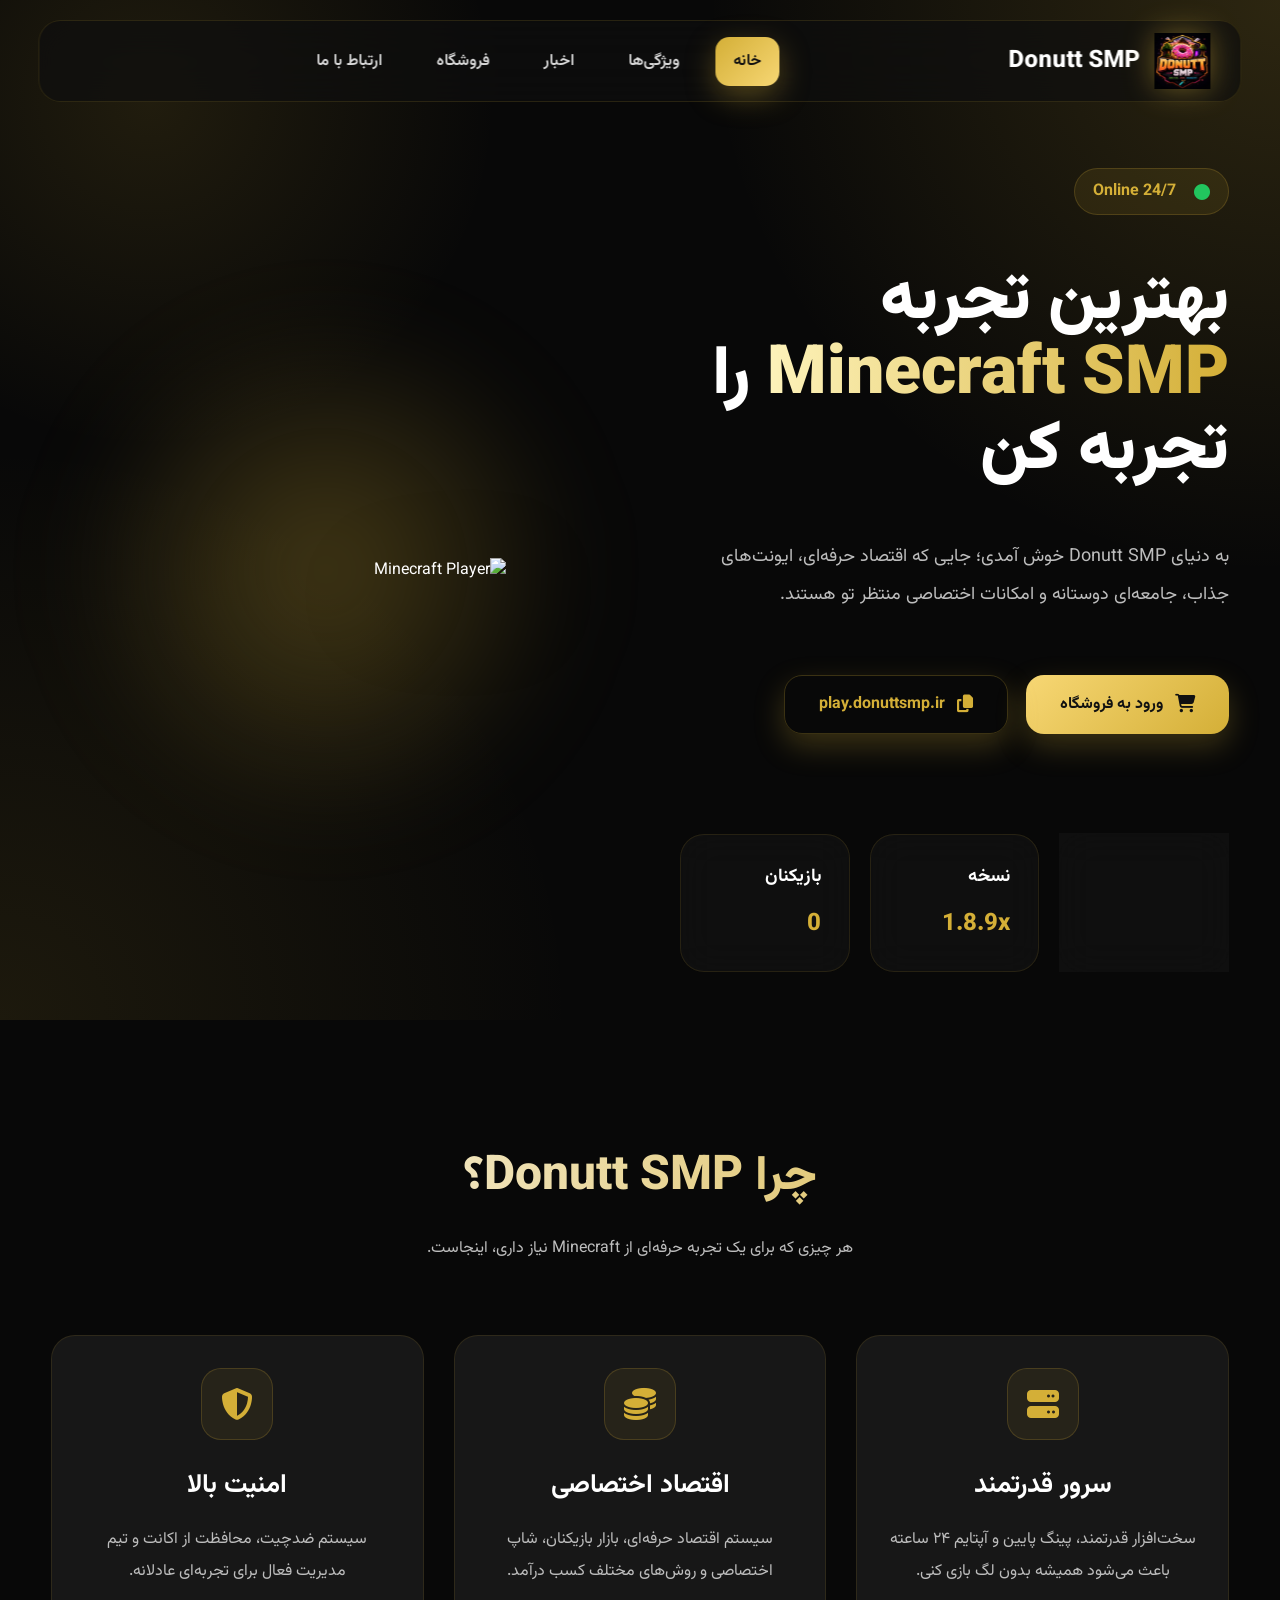
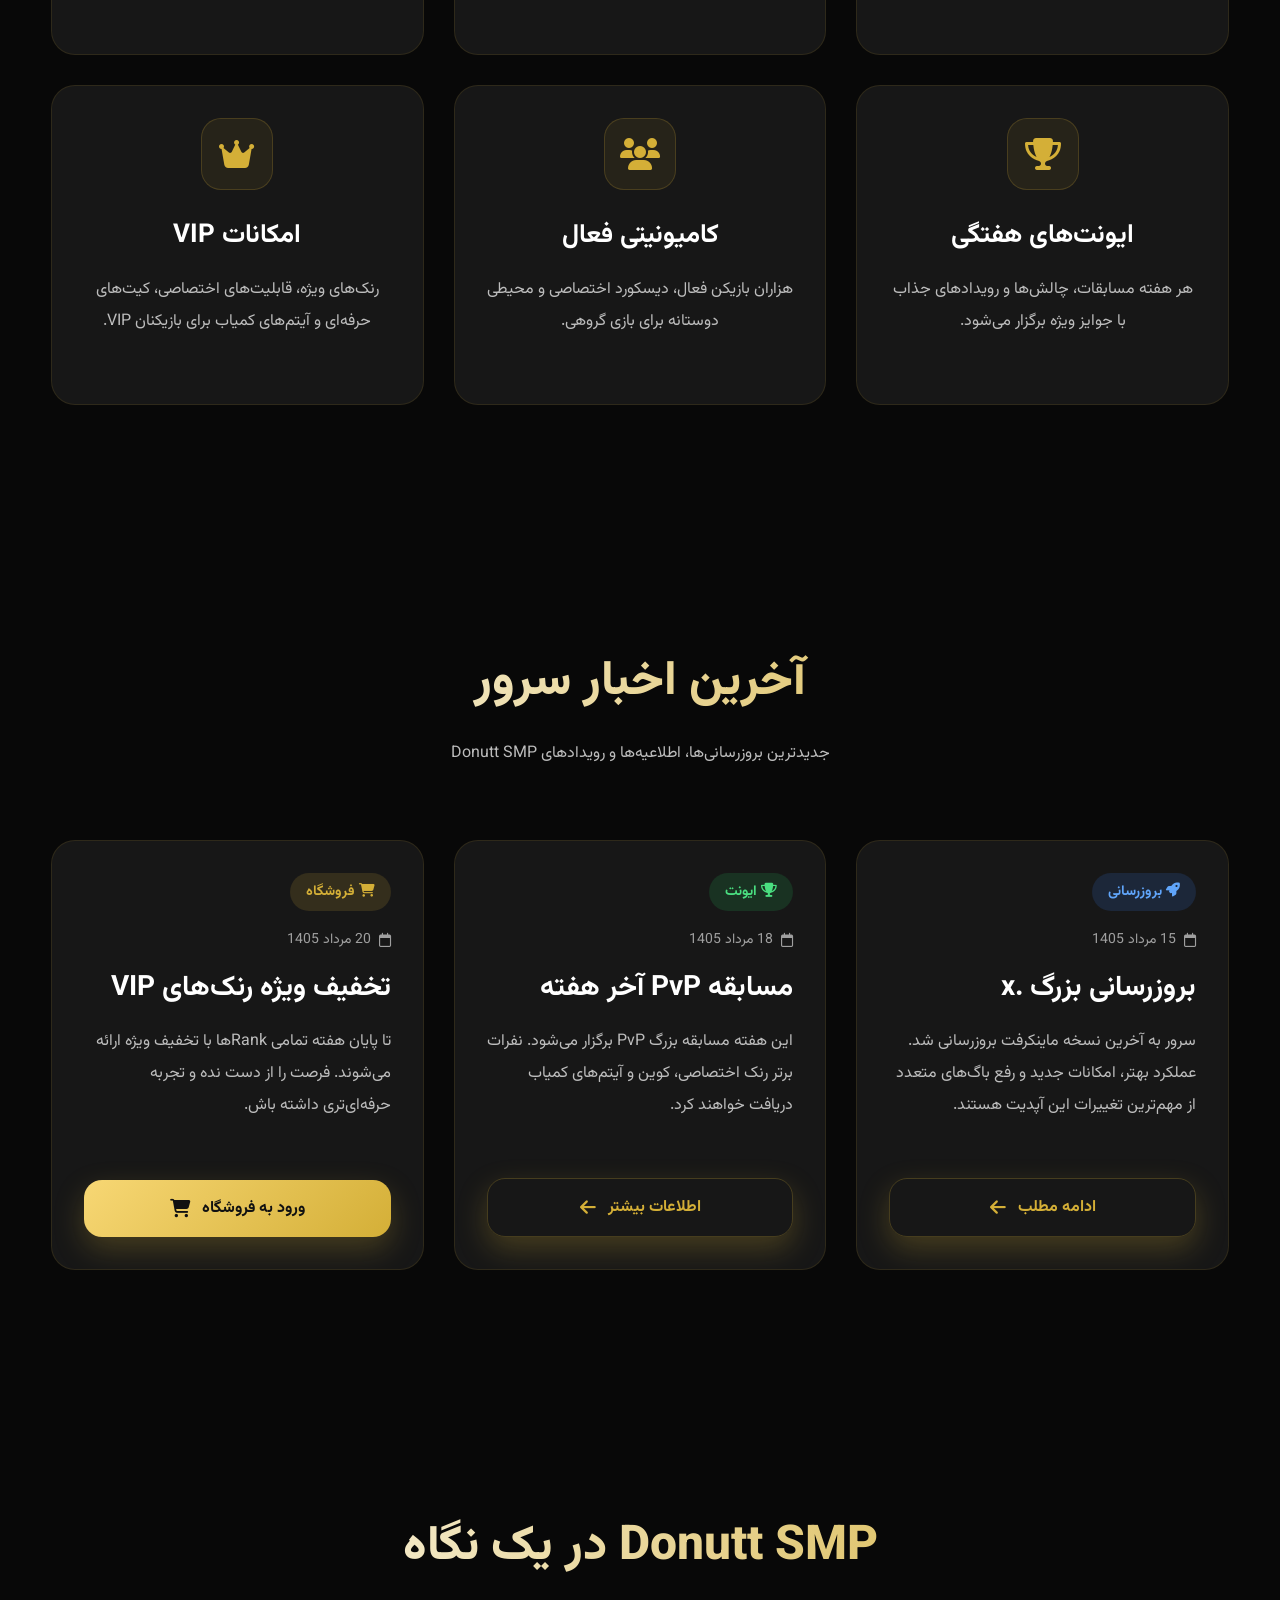
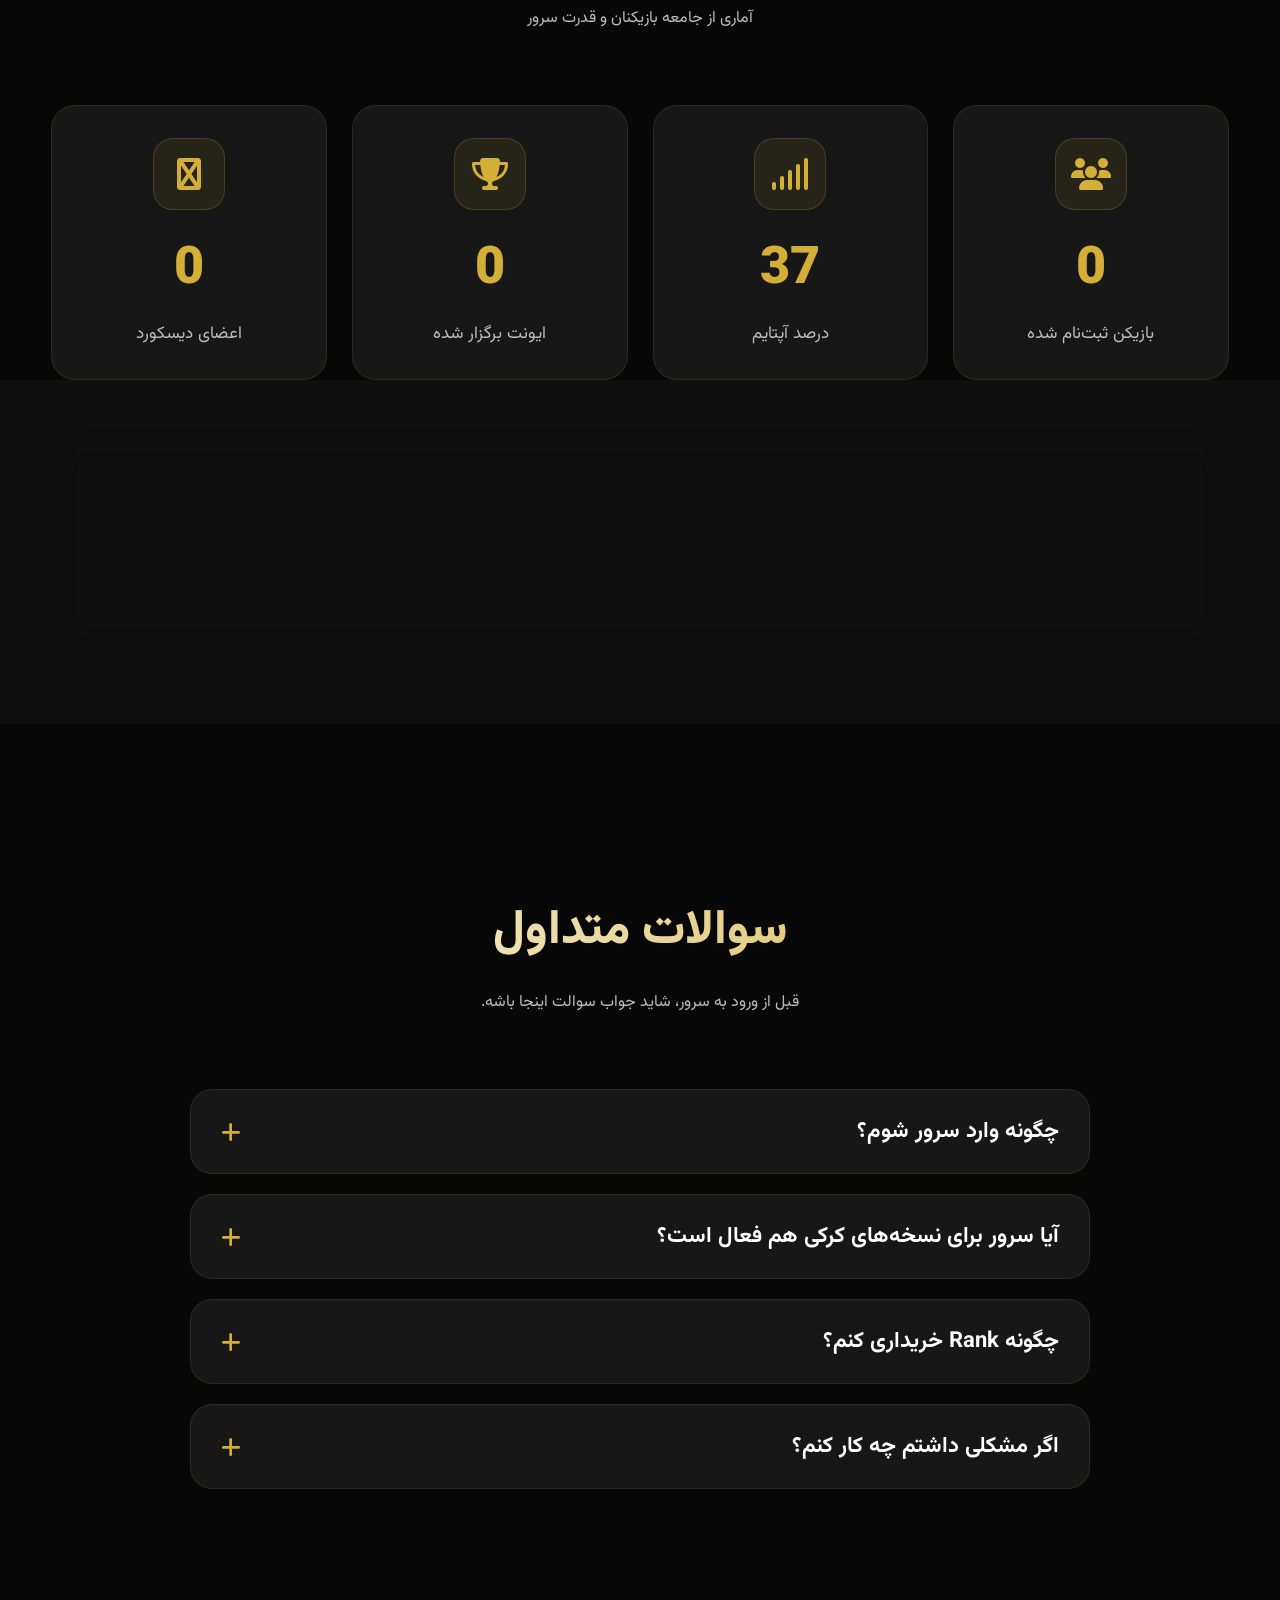
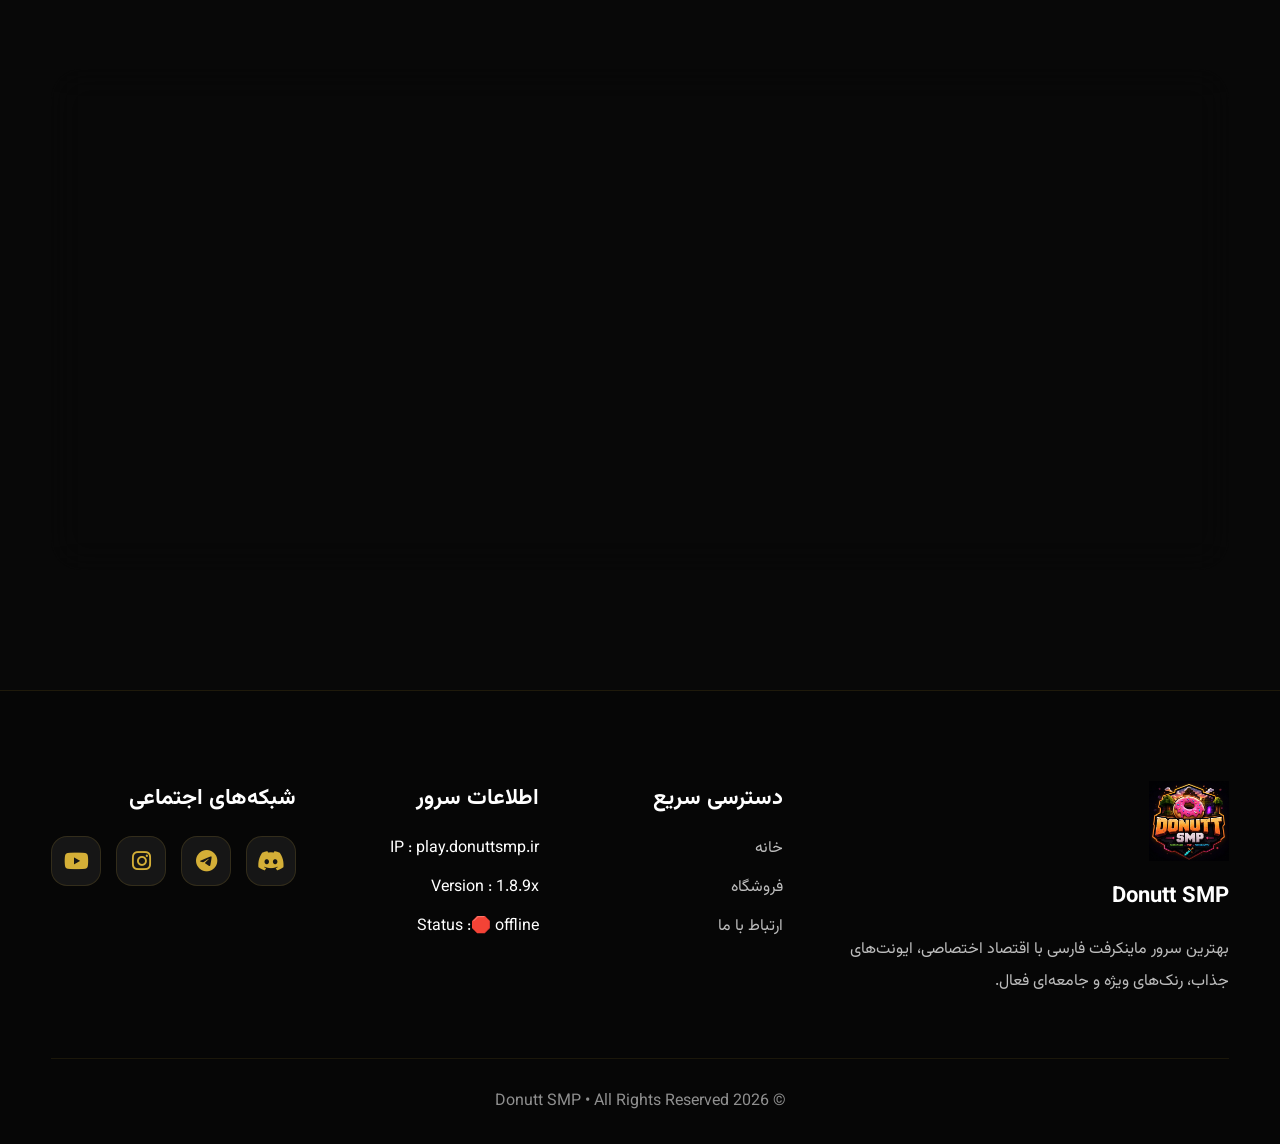
==== commit 82ca0251: "Add files via upload" ====
--- a/index.html
+++ b/index.html
@@ -17,7 +17,7 @@
 
 <link
 rel="icon"
-href="./image/logo.png">
+href="image/logo.png">
 
 <!-- Font Awesome -->
 
@@ -64,7 +64,7 @@
     <a href="index.html" class="logo">
 
         <img
-        src="./image/logo.png"
+        src="image/logo.png"
         alt="donutt smp">
 
         <span>
@@ -323,7 +323,7 @@
 
             <img
 
-            src="./image/player.png"
+            src="image/player.png"
 
             class="hero-player float"
 
@@ -1087,7 +1087,7 @@
 
             <div class="footer-box">
 
-                <img src="./image/logo.png"
+                <img src="image/logo.png"
 
                 class="footer-logo"
 
